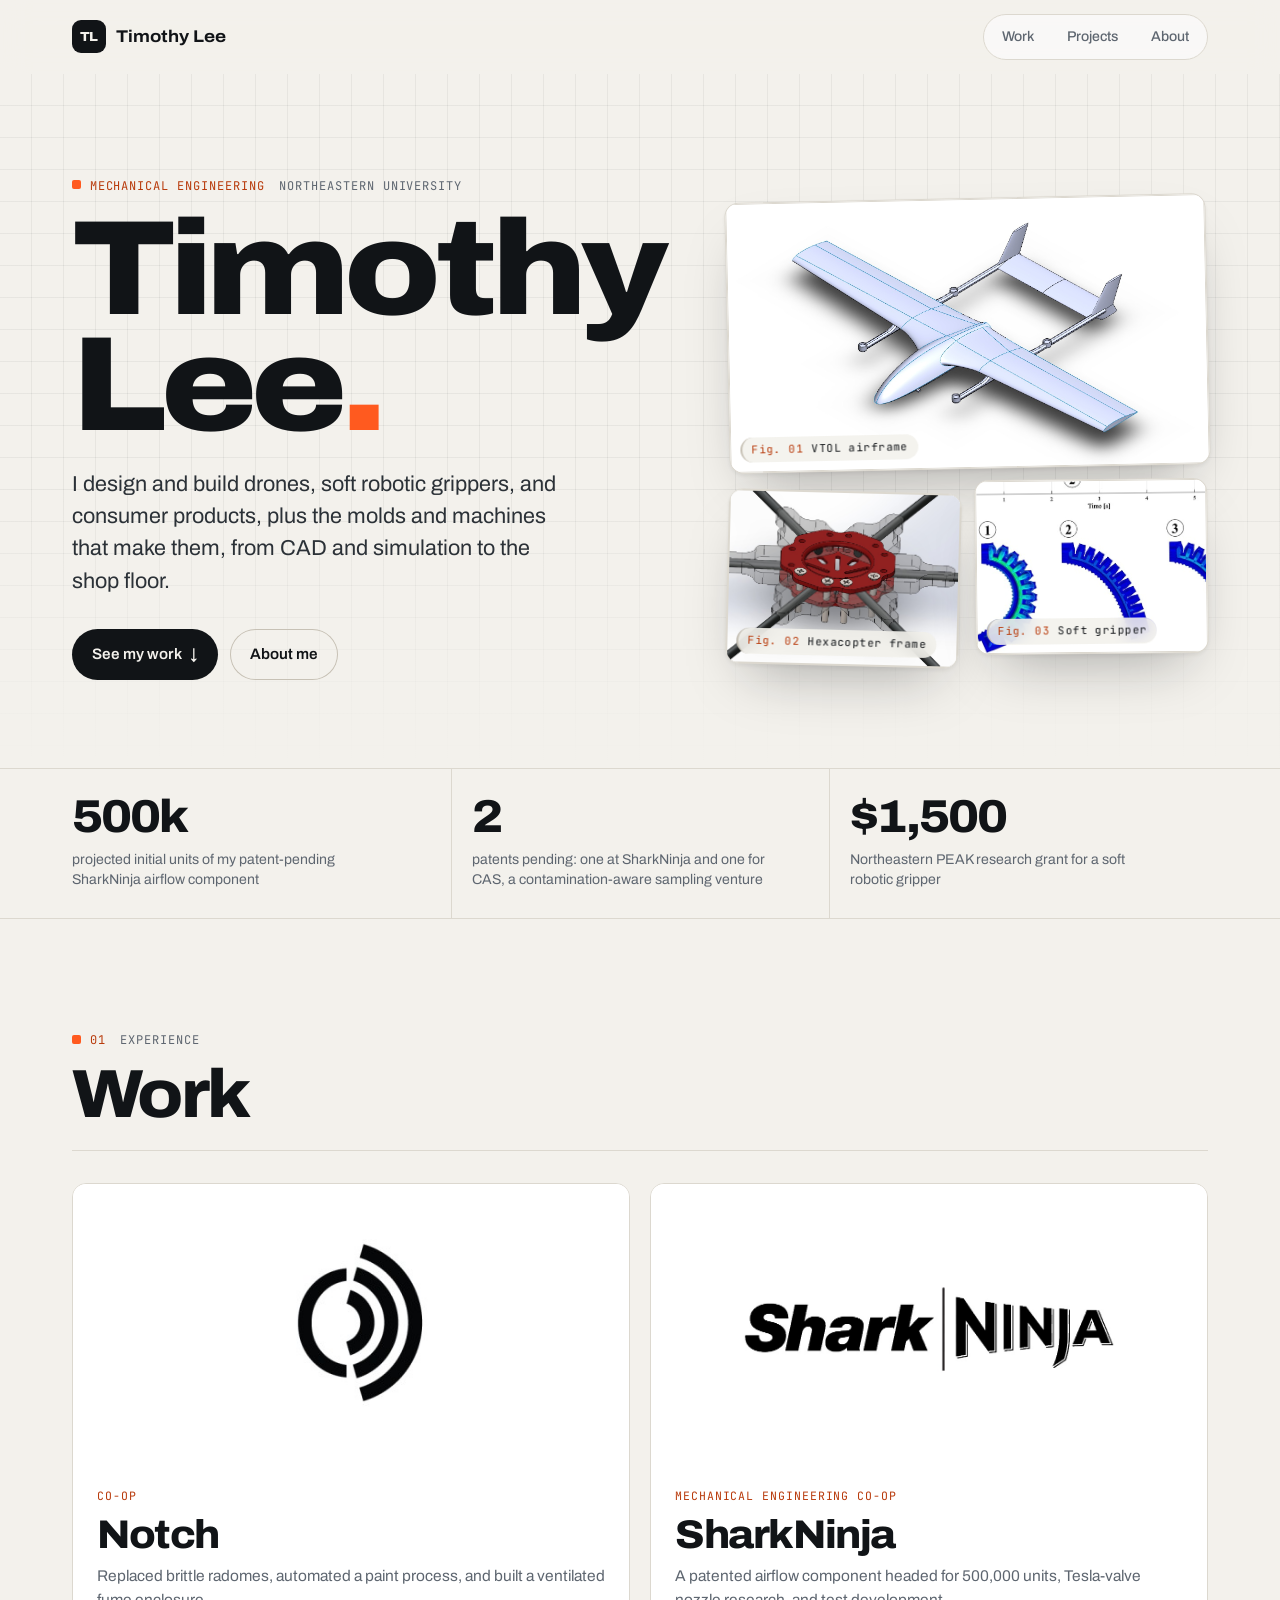
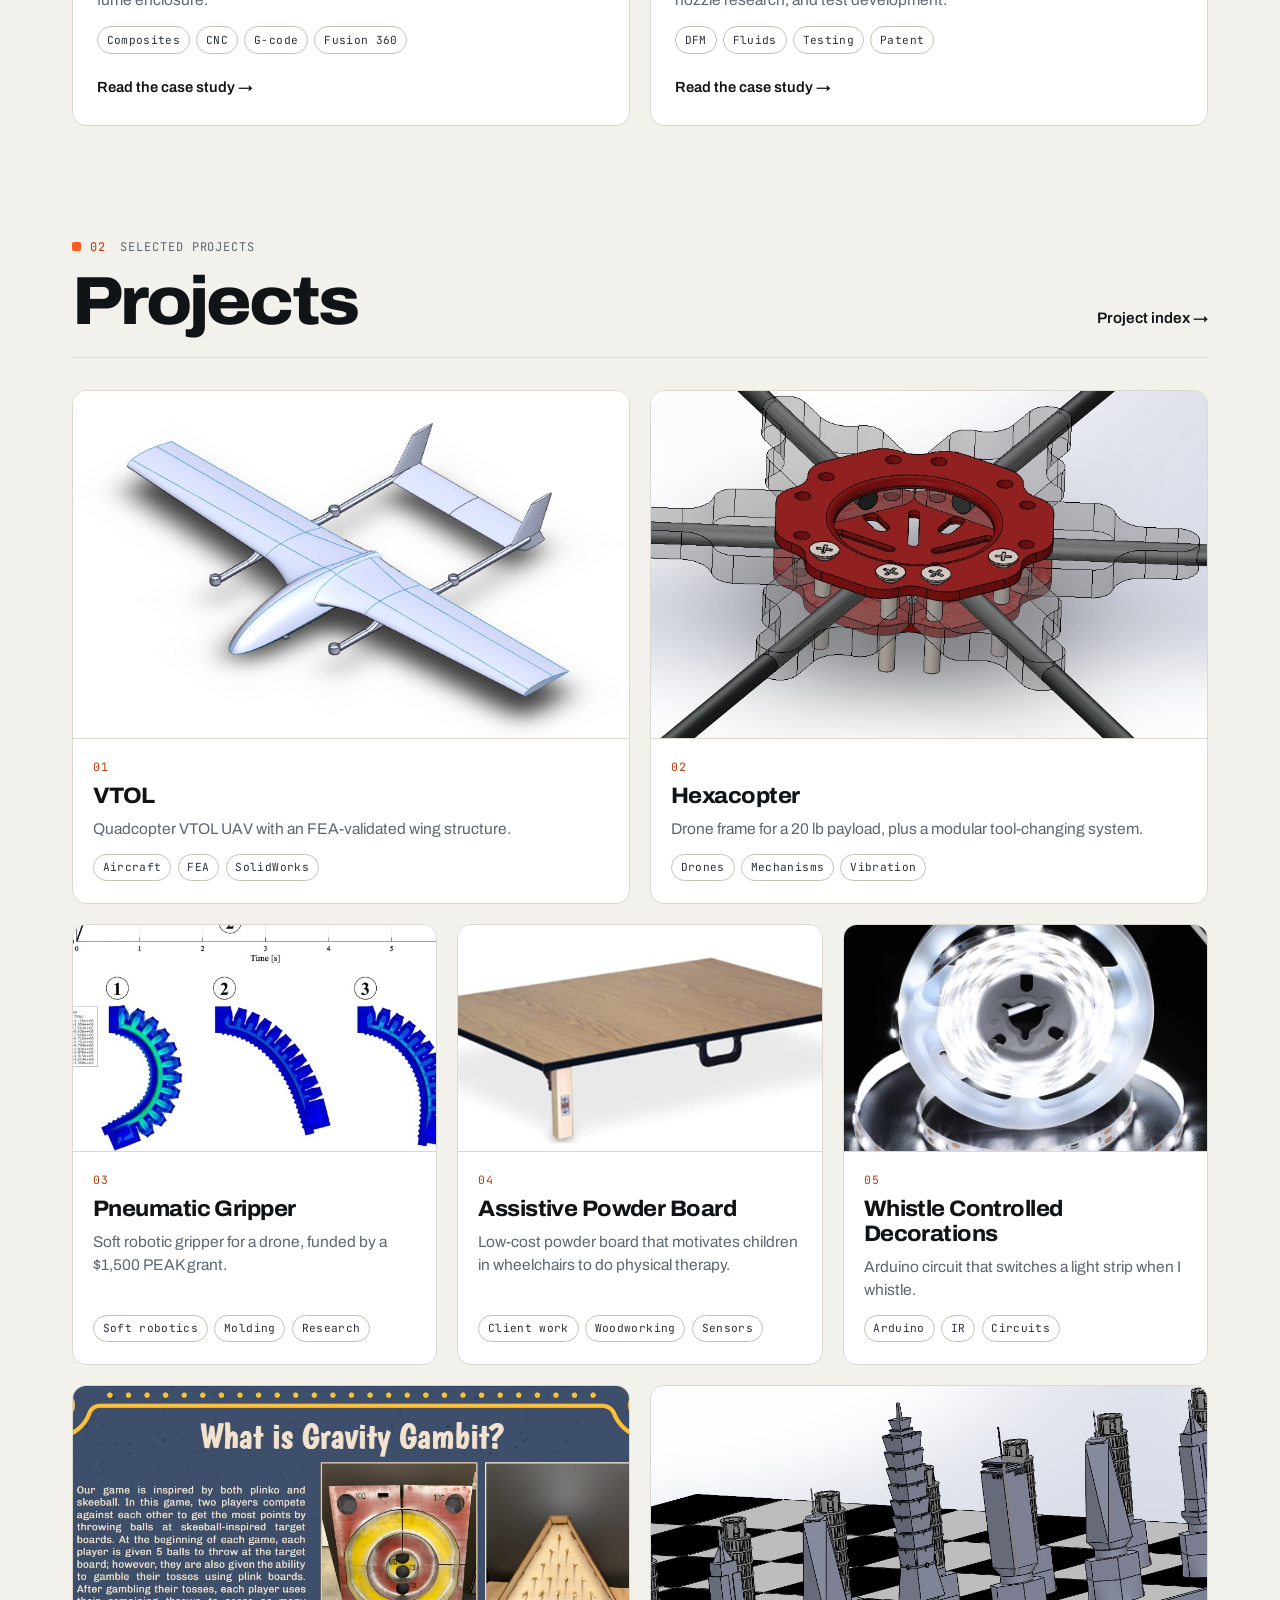
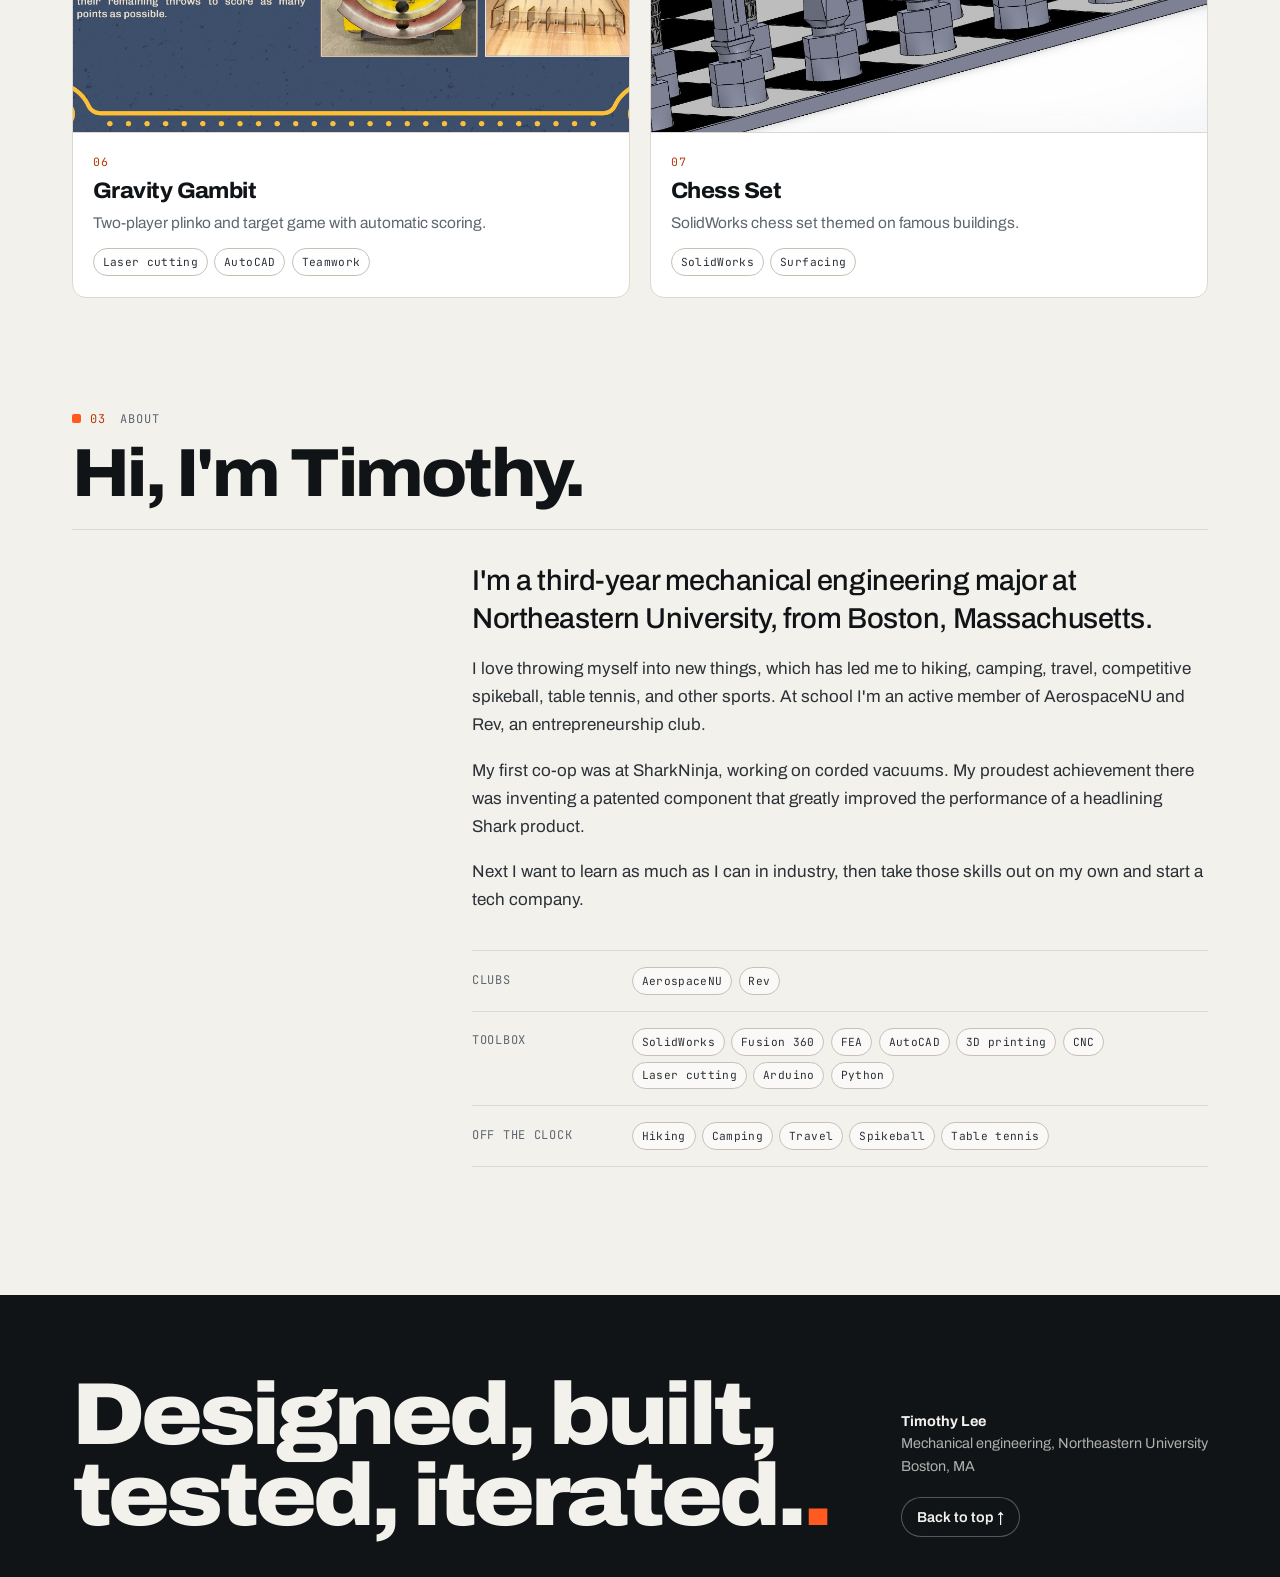
==== index.html @ 1923bace "Update stats, logos, and SharkNinja Transformer release Replace drop-test and case-study stats with " ====
<!DOCTYPE html>
<html lang="en">
<head>
<meta charset="utf-8">
<meta name="viewport" content="width=device-width, initial-scale=1">
<title>Portfolio | Timothy Lee</title>
<meta name="description" content="Timothy Lee, mechanical engineering student at Northeastern University. Drones, soft robotics, and consumer product design.">
<meta name="theme-color" content="#F3F1EC" media="(prefers-color-scheme: light)">
<meta name="theme-color" content="#0D1013" media="(prefers-color-scheme: dark)">
<link rel="icon" href="data:image/svg+xml,%3Csvg xmlns='http://www.w3.org/2000/svg' viewBox='0 0 64 64'%3E%3Crect width='64' height='64' rx='14' fill='%23FF5A1F'/%3E%3Ctext x='32' y='43' font-family='Arial,sans-serif' font-size='30' font-weight='800' text-anchor='middle' fill='%23111417'%3ETL%3C/text%3E%3C/svg%3E">
<link rel="preconnect" href="https://fonts.googleapis.com">
<link rel="preconnect" href="https://fonts.gstatic.com" crossorigin>
<link href="https://fonts.googleapis.com/css2?family=Archivo:wdth,wght@62..125,100..900&family=JetBrains+Mono:wght@400;500&display=swap" rel="stylesheet">
<link rel="stylesheet" href="style.css">
<script>document.documentElement.classList.add('js')</script>
</head>
<body id="top">
<a class="skip" href="#main">Skip to content</a>
<header class="top"><div class="top-in">
  <a class="brand" href="index.html"><span class="mark" aria-hidden="true">TL</span><span class="brand-name">Timothy Lee</span></a>
  <nav aria-label="Main"><a href="index.html#work">Work</a><a href="projects.html">Projects</a><a href="index.html#about">About</a></nav>
</div></header>
<main id="main">
<section class="hero"><div class="wrap hero-in">
  <div class="hero-text">
    <p class="kicker"><span>Mechanical engineering</span><span>Northeastern University</span></p>
    <h1>Timothy<br>Lee<span class="dot" aria-hidden="true">.</span></h1>
    <p class="hero-sub">I design and build drones, soft robotic grippers, and consumer products, plus the molds and machines that make them, from CAD and simulation to the shop floor.</p>
    <p class="cta"><a class="btn" href="#work">See my work <span aria-hidden="true">↓</span></a><a class="btn ghost" href="#about">About me</a></p>
  </div>
  <div class="hero-art"><figure class="hf hf1"><img src="images/vtol-hero.jpg" alt="VTOL airframe" data-thumb><figcaption><span>Fig. 01</span>VTOL airframe</figcaption></figure><figure class="hf hf2"><img src="images/hexa-hero.jpg" alt="Hexacopter frame" data-thumb><figcaption><span>Fig. 02</span>Hexacopter frame</figcaption></figure><figure class="hf hf3"><img src="images/gripper-hero.jpg" alt="Soft gripper" data-thumb><figcaption><span>Fig. 03</span>Soft gripper</figcaption></figure></div>
</div></section>
<section class="stats-band"><dl class="wrap stats"><div class="stat"><dt>500k</dt><dd>projected initial units of my patent-pending SharkNinja airflow component</dd></div><div class="stat"><dt>2</dt><dd>patents pending: one at SharkNinja and one for CAS, a contamination-aware sampling venture</dd></div><div class="stat"><dt>$1,500</dt><dd>Northeastern PEAK research grant for a soft robotic gripper</dd></div></dl></section>
<section class="section wrap" id="work">
  <div class="sec-head"><p class="kicker"><span>01</span><span>Experience</span></p><h2>Work</h2></div>
  <div class="xps"><a class="xp" href="notch.html">
  <span class="xp-media logo"><img src="images/notch-logo.jpg" alt="" loading="lazy" data-thumb><span class="xp-mono" aria-hidden="true">N</span></span>
  <span class="xp-body"><span class="card-num">Co-op</span><span class="xp-t">Notch</span><span class="card-d">Replaced brittle radomes, automated a paint process, and built a ventilated fume enclosure.</span><span class="tags"><span>Composites</span><span>CNC</span><span>G-code</span><span>Fusion 360</span></span><span class="more">Read the case study <span aria-hidden="true">→</span></span></span>
</a><a class="xp" href="sharkninja.html">
  <span class="xp-media logo"><img src="images/sharkninja-logo.jpg" alt="" loading="lazy" data-thumb><span class="xp-mono" aria-hidden="true">S</span></span>
  <span class="xp-body"><span class="card-num">Mechanical engineering co-op</span><span class="xp-t">SharkNinja</span><span class="card-d">A patented airflow component headed for 500,000 units, Tesla-valve nozzle research, and test development.</span><span class="tags"><span>DFM</span><span>Fluids</span><span>Testing</span><span>Patent</span></span><span class="more">Read the case study <span aria-hidden="true">→</span></span></span>
</a></div>
</section>
<section class="section wrap" id="projects">
  <div class="sec-head"><p class="kicker"><span>02</span><span>Selected projects</span></p><h2>Projects</h2><a class="sec-link" href="projects.html">Project index <span aria-hidden="true">→</span></a></div>
  <div class="cards"><a class="card" href="vtol.html">
  <span class="card-media"><img src="images/vtol-hero.jpg" alt="" loading="lazy" data-thumb></span>
  <span class="card-body"><span class="card-num">01</span><span class="card-t">VTOL</span><span class="card-d">Quadcopter VTOL UAV with an FEA-validated wing structure.</span><span class="tags"><span>Aircraft</span><span>FEA</span><span>SolidWorks</span></span></span>
</a><a class="card" href="hexacopter.html">
  <span class="card-media"><img src="images/hexa-hero.jpg" alt="" loading="lazy" data-thumb></span>
  <span class="card-body"><span class="card-num">02</span><span class="card-t">Hexacopter</span><span class="card-d">Drone frame for a 20 lb payload, plus a modular tool-changing system.</span><span class="tags"><span>Drones</span><span>Mechanisms</span><span>Vibration</span></span></span>
</a><a class="card" href="pneumatic-gripper.html">
  <span class="card-media"><img src="images/gripper-hero.jpg" alt="" loading="lazy" data-thumb></span>
  <span class="card-body"><span class="card-num">03</span><span class="card-t">Pneumatic Gripper</span><span class="card-d">Soft robotic gripper for a drone, funded by a $1,500 PEAK grant.</span><span class="tags"><span>Soft robotics</span><span>Molding</span><span>Research</span></span></span>
</a><a class="card" href="assistive-powder-board.html">
  <span class="card-media"><img src="images/powder-hero.jpg" alt="" loading="lazy" data-thumb></span>
  <span class="card-body"><span class="card-num">04</span><span class="card-t">Assistive Powder Board</span><span class="card-d">Low-cost powder board that motivates children in wheelchairs to do physical therapy.</span><span class="tags"><span>Client work</span><span>Woodworking</span><span>Sensors</span></span></span>
</a><a class="card" href="whistle-controlled-decorations.html">
  <span class="card-media"><img src="images/whistle-hero.jpg" alt="" loading="lazy" data-thumb></span>
  <span class="card-body"><span class="card-num">05</span><span class="card-t">Whistle Controlled Decorations</span><span class="card-d">Arduino circuit that switches a light strip when I whistle.</span><span class="tags"><span>Arduino</span><span>IR</span><span>Circuits</span></span></span>
</a><a class="card" href="gravity-gambit-game.html">
  <span class="card-media"><img src="images/gambit-hero.jpg" alt="" loading="lazy" data-thumb></span>
  <span class="card-body"><span class="card-num">06</span><span class="card-t">Gravity Gambit</span><span class="card-d">Two-player plinko and target game with automatic scoring.</span><span class="tags"><span>Laser cutting</span><span>AutoCAD</span><span>Teamwork</span></span></span>
</a><a class="card" href="chess-set.html">
  <span class="card-media"><img src="images/chess-hero-1.jpg" alt="" loading="lazy" data-thumb></span>
  <span class="card-body"><span class="card-num">07</span><span class="card-t">Chess Set</span><span class="card-d">SolidWorks chess set themed on famous buildings.</span><span class="tags"><span>SolidWorks</span><span>Surfacing</span></span></span>
</a></div>
</section>
<section class="section wrap about" id="about">
  <div class="sec-head"><p class="kicker"><span>03</span><span>About</span></p><h2>Hi, I'm Timothy.</h2></div>
  <div class="about-body">
    <p class="about-lead">I'm a third-year mechanical engineering major at Northeastern University, from Boston, Massachusetts.</p>
    <p>I love throwing myself into new things, which has led me to hiking, camping, travel, competitive spikeball, table tennis, and other sports. At school I'm an active member of AerospaceNU and Rev, an entrepreneurship club.</p>
    <p>My first co-op was at SharkNinja, working on corded vacuums. My proudest achievement there was inventing a patented component that greatly improved the performance of a headlining Shark product.</p>
    <p>Next I want to learn as much as I can in industry, then take those skills out on my own and start a tech company.</p>
    <dl class="facts">
      <div><dt>Clubs</dt><dd><span class="tags"><span>AerospaceNU</span><span>Rev</span></span></dd></div>
      <div><dt>Toolbox</dt><dd><span class="tags"><span>SolidWorks</span><span>Fusion 360</span><span>FEA</span><span>AutoCAD</span><span>3D printing</span><span>CNC</span><span>Laser cutting</span><span>Arduino</span><span>Python</span></span></dd></div>
      <div><dt>Off the clock</dt><dd><span class="tags"><span>Hiking</span><span>Camping</span><span>Travel</span><span>Spikeball</span><span>Table tennis</span></span></dd></div>
    </dl>
  </div>
</section>
</main>
<footer class="foot"><div class="wrap foot-in">
  <p class="foot-big">Designed, built,<br>tested, iterated.</p>
  <div class="foot-meta">
    <p><strong>Timothy Lee</strong><br>Mechanical engineering, Northeastern University<br>Boston, MA</p>
    <a class="totop" href="#top">Back to top <span aria-hidden="true">↑</span></a>
  </div>
</div></footer>
<script src="site.js"></script>
</body>
</html>
---- style.css ----
/* ---------- tokens ---------- */
:root{
  --bg:#F3F1EC; --surface:#FFFFFF; --sunk:#E9E6DF;
  --ink:#111417; --ink-2:#2B3137; --muted:#5E6670;
  --line:#DCD8CF; --line-2:#C7C1B5;
  --accent:#FF5A1F; --accent-ink:#B83A0B; --accent-soft:#FFE4D6; --on-accent:#111417;
  --grid:rgba(17,20,23,.055); --foot-bg:#111417; --foot-ink:#F3F1EC;
  --shadow:0 1px 2px rgba(17,20,23,.05),0 10px 30px -14px rgba(17,20,23,.22);
  --shadow-lg:0 2px 4px rgba(17,20,23,.06),0 28px 60px -24px rgba(17,20,23,.35);
  --sans:"Archivo",system-ui,-apple-system,"Segoe UI",Roboto,sans-serif;
  --mono:"JetBrains Mono",ui-monospace,SFMono-Regular,Menlo,Consolas,monospace;
  --wrap:76rem; --gutter:clamp(1rem,4vw,2.5rem); --r:14px; --r-sm:8px;
  --ease:cubic-bezier(.2,.7,.2,1);
  color-scheme:light;
}
@media (prefers-color-scheme:dark){
  :root{
    --bg:#0D1013; --surface:#151A1F; --sunk:#11151A;
    --ink:#ECEEF0; --ink-2:#C9CED3; --muted:#98A1AB;
    --line:#232A31; --line-2:#333C46;
    --accent:#FF6A33; --accent-ink:#FF8D60; --accent-soft:#2E1A12; --on-accent:#111417;
    --grid:rgba(236,238,240,.045); --foot-bg:#07090B; --foot-ink:#ECEEF0;
    --shadow:0 1px 2px rgba(0,0,0,.4),0 12px 32px -16px rgba(0,0,0,.8);
    --shadow-lg:0 2px 4px rgba(0,0,0,.4),0 30px 70px -26px rgba(0,0,0,.9);
    color-scheme:dark;
  }
}

/* ---------- base ---------- */
*,*::before,*::after{box-sizing:border-box}
html{scroll-behavior:smooth;scroll-padding-top:5.5rem;-webkit-text-size-adjust:100%}
body{margin:0;background:var(--bg);color:var(--ink);font-family:var(--sans);font-size:1.0625rem;line-height:1.65;
  font-variation-settings:"wdth" 100;-webkit-font-smoothing:antialiased;text-rendering:optimizeLegibility;overflow-x:hidden}
img,video,iframe{max-width:100%}
a{color:var(--accent-ink);text-decoration-thickness:1px;text-underline-offset:3px}
a:hover{text-decoration-thickness:2px}
:focus-visible{outline:2px solid var(--accent);outline-offset:3px;border-radius:4px}
::selection{background:var(--accent);color:var(--on-accent)}
h1,h2,h3{margin:0;line-height:1.05;letter-spacing:-.02em;text-wrap:balance}
p{text-wrap:pretty}
.wrap{max-width:var(--wrap);margin-inline:auto;padding-inline:var(--gutter)}
.skip{position:absolute;left:-999px;top:.5rem;z-index:100;background:var(--ink);color:var(--bg);padding:.5rem .9rem;border-radius:var(--r-sm)}
.skip:focus{left:.5rem}

.kicker{display:flex;flex-wrap:wrap;gap:.35rem .9rem;margin:0 0 1rem;font-family:var(--mono);font-size:.75rem;letter-spacing:.08em;text-transform:uppercase;color:var(--muted)}
.kicker span:first-child{color:var(--accent-ink)}
.kicker span:first-child::before{content:"";display:inline-block;width:.55rem;height:.55rem;margin-right:.55rem;background:var(--accent);border-radius:2px;vertical-align:.02rem}

.tags{display:flex;flex-wrap:wrap;gap:.4rem}
.tags span{font-family:var(--mono);font-size:.7rem;letter-spacing:.03em;padding:.22rem .55rem;border:1px solid var(--line-2);border-radius:999px;color:var(--ink-2);background:color-mix(in srgb,var(--surface) 60%,transparent)}

/* ---------- header ---------- */
.top{position:sticky;top:0;z-index:50;background:color-mix(in srgb,var(--bg) 82%,transparent);
  backdrop-filter:saturate(1.4) blur(14px);-webkit-backdrop-filter:saturate(1.4) blur(14px);
  border-bottom:1px solid transparent;transition:border-color .2s}
.top.scrolled{border-bottom-color:var(--line)}
.top-in{display:flex;align-items:center;justify-content:space-between;gap:1rem;max-width:var(--wrap);margin:0 auto;padding:.85rem var(--gutter)}
.brand{display:flex;align-items:center;gap:.65rem;color:var(--ink);text-decoration:none;font-weight:700;font-variation-settings:"wdth" 110}
.mark{display:grid;place-items:center;width:2.1rem;height:2.1rem;border-radius:9px;background:var(--ink);color:var(--bg);
  font-size:.82rem;font-weight:800;letter-spacing:-.02em;transition:background .25s var(--ease),transform .25s var(--ease)}
.brand:hover .mark{background:var(--accent);color:var(--on-accent);transform:rotate(-8deg)}
nav[aria-label="Main"]{display:flex;gap:.25rem;padding:.25rem;border:1px solid var(--line);border-radius:999px;background:color-mix(in srgb,var(--surface) 55%,transparent)}
nav[aria-label="Main"] a{font-size:.88rem;font-weight:500;color:var(--muted);text-decoration:none;padding:.4rem .9rem;border-radius:999px;transition:color .15s,background .15s}
nav[aria-label="Main"] a:hover{color:var(--ink);background:var(--sunk)}
nav[aria-label="Main"] a[aria-current="page"]{color:var(--bg);background:var(--ink)}
@media (max-width:30rem){.brand-name{display:none}nav[aria-label="Main"] a{padding:.4rem .75rem}}

/* ---------- buttons ---------- */
.btn{display:inline-flex;align-items:center;gap:.5rem;padding:.8rem 1.25rem;border-radius:999px;background:var(--ink);color:var(--bg);
  font-weight:600;font-size:.95rem;text-decoration:none;transition:transform .2s var(--ease),background .2s,box-shadow .2s}
.btn:hover{background:var(--accent);color:var(--on-accent);transform:translateY(-2px);box-shadow:var(--shadow)}
.btn.ghost{background:transparent;color:var(--ink);box-shadow:inset 0 0 0 1px var(--line-2)}
.btn.ghost:hover{background:var(--surface);box-shadow:inset 0 0 0 1px var(--ink),var(--shadow)}

/* ---------- hero ---------- */
.hero{position:relative;overflow:hidden;border-bottom:1px solid var(--line);
  background-image:linear-gradient(var(--grid) 1px,transparent 1px),linear-gradient(90deg,var(--grid) 1px,transparent 1px);
  background-size:32px 32px;background-position:-1px -1px}
.hero::after{content:"";position:absolute;inset:auto 0 0 0;height:40%;background:linear-gradient(transparent,var(--bg));pointer-events:none}
.hero-in{position:relative;z-index:1;display:grid;grid-template-columns:1.05fr 1fr;gap:clamp(2rem,5vw,4.5rem);align-items:center;padding-block:clamp(3rem,8vw,6.5rem) clamp(3rem,7vw,5.5rem)}
.hero h1{font-size:clamp(3.6rem,10.5vw,8.6rem);font-weight:850;line-height:.86;letter-spacing:-.045em;font-variation-settings:"wdth" 112;margin:.25rem 0 1.5rem}
.hero .dot{color:var(--accent)}
.hero-sub{font-size:clamp(1.1rem,1.8vw,1.35rem);line-height:1.5;color:var(--ink-2);max-width:31rem;margin:0 0 2rem}
.cta{display:flex;flex-wrap:wrap;gap:.75rem;margin:0}
.hero-art{display:grid;grid-template-columns:1fr 1fr;grid-template-rows:auto auto;gap:.9rem}
.hf{margin:0;position:relative;border-radius:var(--r);overflow:hidden;background:var(--surface);box-shadow:var(--shadow-lg);border:1px solid var(--line)}
.hf img{display:block;width:100%;height:100%;object-fit:cover;transition:transform .8s var(--ease)}
.hf:hover img{transform:scale(1.04)}
.hf1{grid-column:1/-1;aspect-ratio:16/9}
.hf2,.hf3{aspect-ratio:4/3}
.hf figcaption{position:absolute;left:.6rem;bottom:.6rem;display:flex;gap:.5rem;align-items:center;padding:.3rem .6rem;border-radius:999px;
  background:color-mix(in srgb,var(--bg) 86%,transparent);backdrop-filter:blur(8px);-webkit-backdrop-filter:blur(8px);
  font-family:var(--mono);font-size:.68rem;letter-spacing:.04em;color:var(--ink)}
.hf figcaption span{color:var(--accent-ink)}
.hf.thumb-missing{background:var(--sunk)}
@media (min-width:56rem){
  .hf1{transform:rotate(-1.2deg)}
  .hf2{transform:translateY(.5rem) rotate(1.4deg)}
  .hf3{transform:translateY(-.25rem) rotate(-.6deg)}
}
@media (max-width:56rem){.hero-in{grid-template-columns:1fr}}
@media (max-width:36rem){.hf2 figcaption,.hf3 figcaption{display:none}}

/* ---------- stats ---------- */
.stats-band{border-bottom:1px solid var(--line)}
.stats{display:grid;grid-template-columns:repeat(3,1fr);margin:0 auto;padding-block:0}
.stat{padding:1.6rem 1.25rem 1.7rem;border-left:1px solid var(--line)}
.stat:first-child{border-left:0;padding-left:0}
.stat dt{font-size:clamp(2rem,3.6vw,2.9rem);font-weight:800;letter-spacing:-.04em;line-height:1;font-variation-settings:"wdth" 108}
.stat dd{margin:.6rem 0 0;font-size:.88rem;line-height:1.45;color:var(--muted);max-width:19rem}
@media (max-width:40rem){
  .stats{grid-template-columns:1fr}
  .stat{border-left:0;padding-left:0}
  .stat+.stat{border-top:1px solid var(--line)}
}

/* ---------- sections ---------- */
.section{padding-block:clamp(4rem,9vw,7rem) 0}
.sec-head{display:flex;flex-wrap:wrap;align-items:flex-end;justify-content:space-between;gap:.5rem 2rem;margin-bottom:2rem;padding-bottom:1.25rem;border-bottom:1px solid var(--line)}
.sec-head .kicker{flex-basis:100%;margin:0}
.sec-head h2{font-size:clamp(2.4rem,6vw,4.25rem);font-weight:800;letter-spacing:-.04em;font-variation-settings:"wdth" 108}
.sec-link{font-weight:600;font-size:.95rem;color:var(--ink);text-decoration:none;padding-bottom:.4rem}
.sec-link:hover{color:var(--accent-ink)}

/* ---------- experience ---------- */
.xps{display:grid;grid-template-columns:1fr 1fr;gap:1.25rem}
.xp{display:flex;flex-direction:column;color:inherit;text-decoration:none;background:var(--surface);border:1px solid var(--line);border-radius:var(--r);overflow:hidden;
  transition:transform .35s var(--ease),box-shadow .35s var(--ease),border-color .35s}
.xp:hover{transform:translateY(-4px);box-shadow:var(--shadow-lg);border-color:var(--line-2)}
.xp-media{position:relative;display:block;aspect-ratio:16/8;overflow:hidden;background:var(--sunk);
  background-image:linear-gradient(var(--grid) 1px,transparent 1px),linear-gradient(90deg,var(--grid) 1px,transparent 1px);background-size:24px 24px}
.xp-media img{position:relative;z-index:1;display:block;width:100%;height:100%;object-fit:cover;transition:transform .8s var(--ease)}
.xp:hover .xp-media img{transform:scale(1.04)}
.xp-media.logo{background:#fff}
.xp-media.logo img{object-fit:contain;padding:clamp(1.75rem,5vw,3rem) clamp(2rem,8vw,5rem)}
.xp-media.logo .xp-mono{display:none}
.xp-mono{position:absolute;inset:0;display:grid;place-items:center;font-size:clamp(6rem,14vw,10rem);font-weight:900;letter-spacing:-.06em;color:var(--accent);opacity:.9;font-variation-settings:"wdth" 125}
.xp-body{display:flex;flex-direction:column;gap:.6rem;padding:1.5rem 1.5rem 1.6rem;flex:1}
.xp-t{font-size:clamp(1.8rem,3.4vw,2.5rem);font-weight:800;letter-spacing:-.035em;line-height:1;font-variation-settings:"wdth" 106}
.more{margin-top:auto;padding-top:.75rem;font-weight:600;font-size:.92rem;color:var(--ink)}
.more span{display:inline-block;transition:transform .25s var(--ease)}
.xp:hover .more{color:var(--accent-ink)}
.xp:hover .more span{transform:translateX(4px)}
@media (max-width:48rem){.xps{grid-template-columns:1fr}}

/* ---------- project cards ---------- */
.cards{display:grid;grid-template-columns:repeat(6,1fr);gap:1.25rem}
.card{grid-column:span 2;display:flex;flex-direction:column;color:inherit;text-decoration:none;background:var(--surface);border:1px solid var(--line);border-radius:var(--r);overflow:hidden;
  transition:transform .35s var(--ease),box-shadow .35s var(--ease),border-color .35s}
.card:nth-child(1),.card:nth-child(2),.card:nth-child(6),.card:nth-child(7){grid-column:span 3}
.card:hover{transform:translateY(-4px);box-shadow:var(--shadow-lg);border-color:var(--line-2)}
.card-media{display:block;aspect-ratio:16/10;overflow:hidden;background:var(--sunk);border-bottom:1px solid var(--line)}
.card-media img{display:block;width:100%;height:100%;object-fit:cover;transition:transform .8s var(--ease)}
.card:hover .card-media img{transform:scale(1.05)}
.card-body{display:flex;flex-direction:column;gap:.5rem;padding:1.15rem 1.25rem 1.35rem;flex:1}
.card-num{font-family:var(--mono);font-size:.72rem;letter-spacing:.08em;text-transform:uppercase;color:var(--accent-ink)}
.card-t{font-size:1.4rem;font-weight:750;letter-spacing:-.025em;line-height:1.1;font-variation-settings:"wdth" 104}
.card-d{color:var(--muted);font-size:.97rem;line-height:1.5;margin-bottom:.35rem}
.card .tags{margin-top:auto}
@media (max-width:60rem){.cards{grid-template-columns:1fr 1fr}.card,.card:nth-child(n){grid-column:span 1}}
@media (max-width:36rem){.cards{grid-template-columns:1fr}}

/* ---------- about ---------- */
.about{padding-bottom:1rem}
.about-body{max-width:46rem;margin-left:auto}
.about-body p{margin:0 0 1.1rem;color:var(--ink-2)}
.about-lead{font-size:clamp(1.35rem,2.6vw,1.8rem);line-height:1.3;letter-spacing:-.015em;color:var(--ink) !important;font-weight:500}
.facts{margin:2.25rem 0 0;border-top:1px solid var(--line)}
.facts div{display:grid;grid-template-columns:9rem 1fr;gap:1rem;padding:1rem 0;border-bottom:1px solid var(--line)}
.facts dt{font-family:var(--mono);font-size:.75rem;letter-spacing:.06em;text-transform:uppercase;color:var(--muted);padding-top:.2rem}
.facts dd{margin:0}
@media (max-width:36rem){.facts div{grid-template-columns:1fr;gap:.5rem}}

/* ---------- list page ---------- */
.list-page{padding-block:clamp(3rem,7vw,5rem) 0}
.list-page h1{font-size:clamp(3rem,9vw,6.5rem);font-weight:850;letter-spacing:-.045em;line-height:.9;font-variation-settings:"wdth" 112}
.list-page .lede{max-width:40rem;margin:1.25rem 0 2.5rem}

/* ---------- project pages ---------- */
.progress{position:fixed;top:0;left:0;right:0;height:3px;z-index:60;background:var(--accent);transform-origin:0 50%;transform:scaleX(0);pointer-events:none}
.proj-head{border-bottom:1px solid var(--line);
  background-image:linear-gradient(var(--grid) 1px,transparent 1px),linear-gradient(90deg,var(--grid) 1px,transparent 1px);background-size:32px 32px;background-position:-1px -1px}
.proj-head .wrap{padding-block:clamp(1.5rem,4vw,2.5rem) 0}
.back{display:inline-flex;gap:.4rem;align-items:center;font-size:.9rem;font-weight:500;color:var(--muted);text-decoration:none;margin-bottom:clamp(2rem,6vw,3.5rem)}
.back:hover{color:var(--ink)}
.project h1{font-size:clamp(2.8rem,8vw,6rem);font-weight:850;letter-spacing:-.045em;line-height:.92;font-variation-settings:"wdth" 110;max-width:16ch}
.lede{font-size:clamp(1.15rem,2vw,1.45rem);line-height:1.45;color:var(--ink-2);max-width:44rem;margin:1.25rem 0 2.25rem}
.meta{display:grid;grid-template-columns:repeat(auto-fit,minmax(13rem,1fr));margin:0;border-top:1px solid var(--line)}
.meta div{padding:1rem 1.25rem 1.25rem 0}
.meta div+div{padding-left:1.25rem;border-left:1px solid var(--line)}
.meta dt{font-family:var(--mono);font-size:.7rem;letter-spacing:.08em;text-transform:uppercase;color:var(--muted)}
.meta dd{margin:.35rem 0 0;font-size:.95rem;line-height:1.45}
@media (max-width:40rem){.meta div+div{padding-left:0;border-left:0;border-top:1px solid var(--line)}}

.cover{margin:clamp(2rem,5vw,3rem) 0 0}
.cover img{border-radius:var(--r);box-shadow:var(--shadow-lg);width:100%;max-height:72vh;object-fit:cover}

.proj-body{padding-block:clamp(2.5rem,6vw,4rem) 2rem}
.proj-body.has-toc{display:grid;grid-template-columns:14rem minmax(0,1fr);gap:clamp(2rem,4vw,4rem)}
.toc{position:sticky;top:6rem;align-self:start;font-size:.85rem}
.toc-h{font-family:var(--mono);font-size:.7rem;letter-spacing:.08em;text-transform:uppercase;color:var(--muted);margin:0 0 .75rem}
.toc ol{list-style:none;margin:0;padding:0;border-left:1px solid var(--line);counter-reset:t}
.toc li{counter-increment:t}
.toc a{display:block;padding:.4rem 0 .4rem .9rem;margin-left:-1px;border-left:2px solid transparent;color:var(--muted);text-decoration:none;line-height:1.35;transition:color .15s,border-color .15s}
.toc a::before{content:counter(t,decimal-leading-zero);font-family:var(--mono);font-size:.68rem;color:var(--line-2);margin-right:.5rem}
.toc a:hover{color:var(--ink)}
.toc a.active{color:var(--ink);border-left-color:var(--accent)}
.toc a.active::before{color:var(--accent-ink)}
@media (max-width:64rem){.proj-body.has-toc{display:block}.toc{display:none}}

.prose{min-width:0}
.prose>p,.prose>ul,.prose>ol,.prose>h2,.prose>h3{max-width:42rem}
.prose>p{color:var(--ink-2);margin:0 0 1.15rem}
.prose>p:first-child{font-size:1.15rem;color:var(--ink)}
.prose h2{font-size:clamp(1.7rem,3.4vw,2.4rem);font-weight:800;letter-spacing:-.03em;font-variation-settings:"wdth" 106;margin:4rem 0 1.25rem;padding-top:1.5rem;border-top:1px solid var(--line);position:relative}
.prose h2::before{content:"";position:absolute;top:-1px;left:0;width:3rem;height:2px;background:var(--accent)}
.prose>h2:first-child{margin-top:0}
.prose h3{font-size:1.3rem;font-weight:700;letter-spacing:-.015em;margin:2.5rem 0 .8rem}
.prose ul,.prose ol{padding-left:1.25rem;margin:0 0 1.25rem;color:var(--ink-2)}
.prose li{margin:.35rem 0;padding-left:.25rem}
.prose ul li::marker{color:var(--accent)}
.prose ol li::marker{font-family:var(--mono);font-size:.85em;color:var(--accent-ink)}
.ext{display:inline-flex;gap:.35rem;align-items:center;font-weight:600;padding:.6rem 1rem;border:1px solid var(--line-2);border-radius:999px;color:var(--ink);text-decoration:none}
.ext:hover{border-color:var(--ink);background:var(--surface)}

figure{margin:2rem 0}
figure img,figure video,figure iframe{display:block;width:100%;height:auto;border-radius:var(--r-sm);background:var(--sunk);border:1px solid var(--line)}
.prose figure img{cursor:zoom-in;transition:box-shadow .3s var(--ease)}
.prose figure img:hover{box-shadow:var(--shadow)}
figure iframe{aspect-ratio:16/9;border:0}
figcaption{font-size:.85rem;line-height:1.45;color:var(--muted);margin-top:.65rem;max-width:42rem;padding-left:.75rem;border-left:2px solid var(--line-2)}
.gallery{display:grid;gap:1.25rem 1rem;margin:2rem 0;align-items:start}
.gallery figure{margin:0}
.loop video{display:block;width:100%;height:auto;aspect-ratio:1;object-fit:cover;border-radius:var(--r-sm);background:#0b0d10;border:1px solid var(--line)}
.prose>.loop:first-child{margin-top:0}
.prose>.loop video{aspect-ratio:16/10}
.gallery.g2{grid-template-columns:1fr 1fr}
.gallery.g3{grid-template-columns:repeat(auto-fill,minmax(14rem,1fr))}
@media (max-width:36rem){.gallery.g2,.gallery.g3{grid-template-columns:1fr}}

/* placeholders for files not added yet: shown only in draft mode (local preview or ?drafts) */
.missing{display:flex;flex-direction:column;gap:.35rem;align-items:center;justify-content:center;aspect-ratio:16/9;border:1.5px dashed var(--line-2);border-radius:var(--r-sm);
  color:var(--muted);font-family:var(--mono);font-size:.75rem;text-align:center;padding:1rem;
  background-image:repeating-linear-gradient(-45deg,transparent 0 10px,var(--grid) 10px 11px)}
.missing strong{font-family:var(--sans);font-size:.9rem;color:var(--ink-2)}
.draft{display:none}
.show-drafts .draft{display:block;font-family:var(--mono);font-size:.85rem;color:var(--accent-ink);background:var(--accent-soft);padding:.6rem .8rem;border-radius:var(--r-sm)}

/* ---------- pager ---------- */
.pager{display:grid;grid-template-columns:1fr 1fr;gap:1.25rem;padding-block:2rem 1rem}
.pager a{display:flex;flex-direction:column;gap:.35rem;padding:1.4rem 1.5rem;border:1px solid var(--line);border-radius:var(--r);background:var(--surface);color:var(--ink);text-decoration:none;
  transition:transform .3s var(--ease),box-shadow .3s var(--ease),border-color .3s}
.pager a:hover{transform:translateY(-3px);box-shadow:var(--shadow);border-color:var(--line-2)}
.pager .next{text-align:right;grid-column:2}
.pager span{font-family:var(--mono);font-size:.7rem;letter-spacing:.08em;text-transform:uppercase;color:var(--muted)}
.pager .prev span::before{content:"← "}
.pager .next span::after{content:" →"}
.pager strong{font-size:clamp(1.2rem,2.4vw,1.6rem);font-weight:750;letter-spacing:-.025em;line-height:1.15}
@media (max-width:36rem){.pager{grid-template-columns:1fr}.pager .next{grid-column:1}}

/* ---------- footer ---------- */
.foot{margin-top:clamp(4rem,9vw,7rem);background:var(--foot-bg);color:var(--foot-ink)}
.foot-in{display:flex;flex-wrap:wrap;align-items:flex-end;justify-content:space-between;gap:2rem;padding-block:clamp(3rem,7vw,5rem) 2.5rem}
.foot-big{margin:0;font-size:clamp(2.4rem,7vw,5.5rem);font-weight:850;letter-spacing:-.045em;line-height:.92;font-variation-settings:"wdth" 110}
.foot-big::after{content:".";color:var(--accent)}
.foot-meta{display:flex;flex-direction:column;align-items:flex-start;gap:1.25rem;font-size:.9rem;line-height:1.55;color:color-mix(in srgb,var(--foot-ink) 70%,var(--foot-bg))}
.foot-meta p{margin:0}
.foot-meta strong{color:var(--foot-ink)}
.totop{color:var(--foot-ink);font-weight:600;text-decoration:none;padding:.55rem 1rem;border-radius:999px;box-shadow:inset 0 0 0 1px color-mix(in srgb,var(--foot-ink) 30%,var(--foot-bg))}
.totop:hover{background:var(--accent);color:var(--on-accent);box-shadow:none}

/* ---------- lightbox ---------- */
.lb{width:100vw;height:100dvh;max-width:none;max-height:none;margin:0;padding:0;border:0;background:transparent;color:#fff}
.lb::backdrop{background:rgba(8,10,12,.92);backdrop-filter:blur(6px)}
.lb-in{display:flex;flex-direction:column;align-items:center;justify-content:center;gap:1rem;width:100%;height:100%;padding:3.5rem 1rem 1.5rem}
.lb img{max-width:min(100%,90rem);max-height:calc(100dvh - 9rem);width:auto;height:auto;object-fit:contain;border-radius:var(--r-sm);box-shadow:0 30px 80px rgba(0,0,0,.6)}
.lb p{margin:0;max-width:48rem;text-align:center;font-size:.9rem;color:#C9CED3}
.lb-count{font-family:var(--mono);font-size:.72rem;letter-spacing:.08em;color:#98A1AB}
.lb button{position:absolute;display:grid;place-items:center;width:2.75rem;height:2.75rem;border-radius:999px;border:1px solid rgba(255,255,255,.2);background:rgba(255,255,255,.06);color:#fff;font:inherit;font-size:1.1rem;cursor:pointer;transition:background .15s}
.lb button:hover{background:rgba(255,255,255,.18)}
.lb-close{top:1rem;right:1rem}
.lb-prev{left:1rem;top:50%;translate:0 -50%}
.lb-next{right:1rem;top:50%;translate:0 -50%}
@media (max-width:40rem){.lb-prev,.lb-next{top:auto;bottom:1rem;translate:none}}

/* ---------- motion ---------- */
.js .reveal{opacity:0;transform:translateY(18px);transition:opacity .7s var(--ease),transform .7s var(--ease)}
.js .reveal.in{opacity:1;transform:none}
@media (prefers-reduced-motion:reduce){
  html{scroll-behavior:auto}
  *,*::before,*::after{transition-duration:.01ms !important;animation-duration:.01ms !important}
  .js .reveal{opacity:1;transform:none}
}
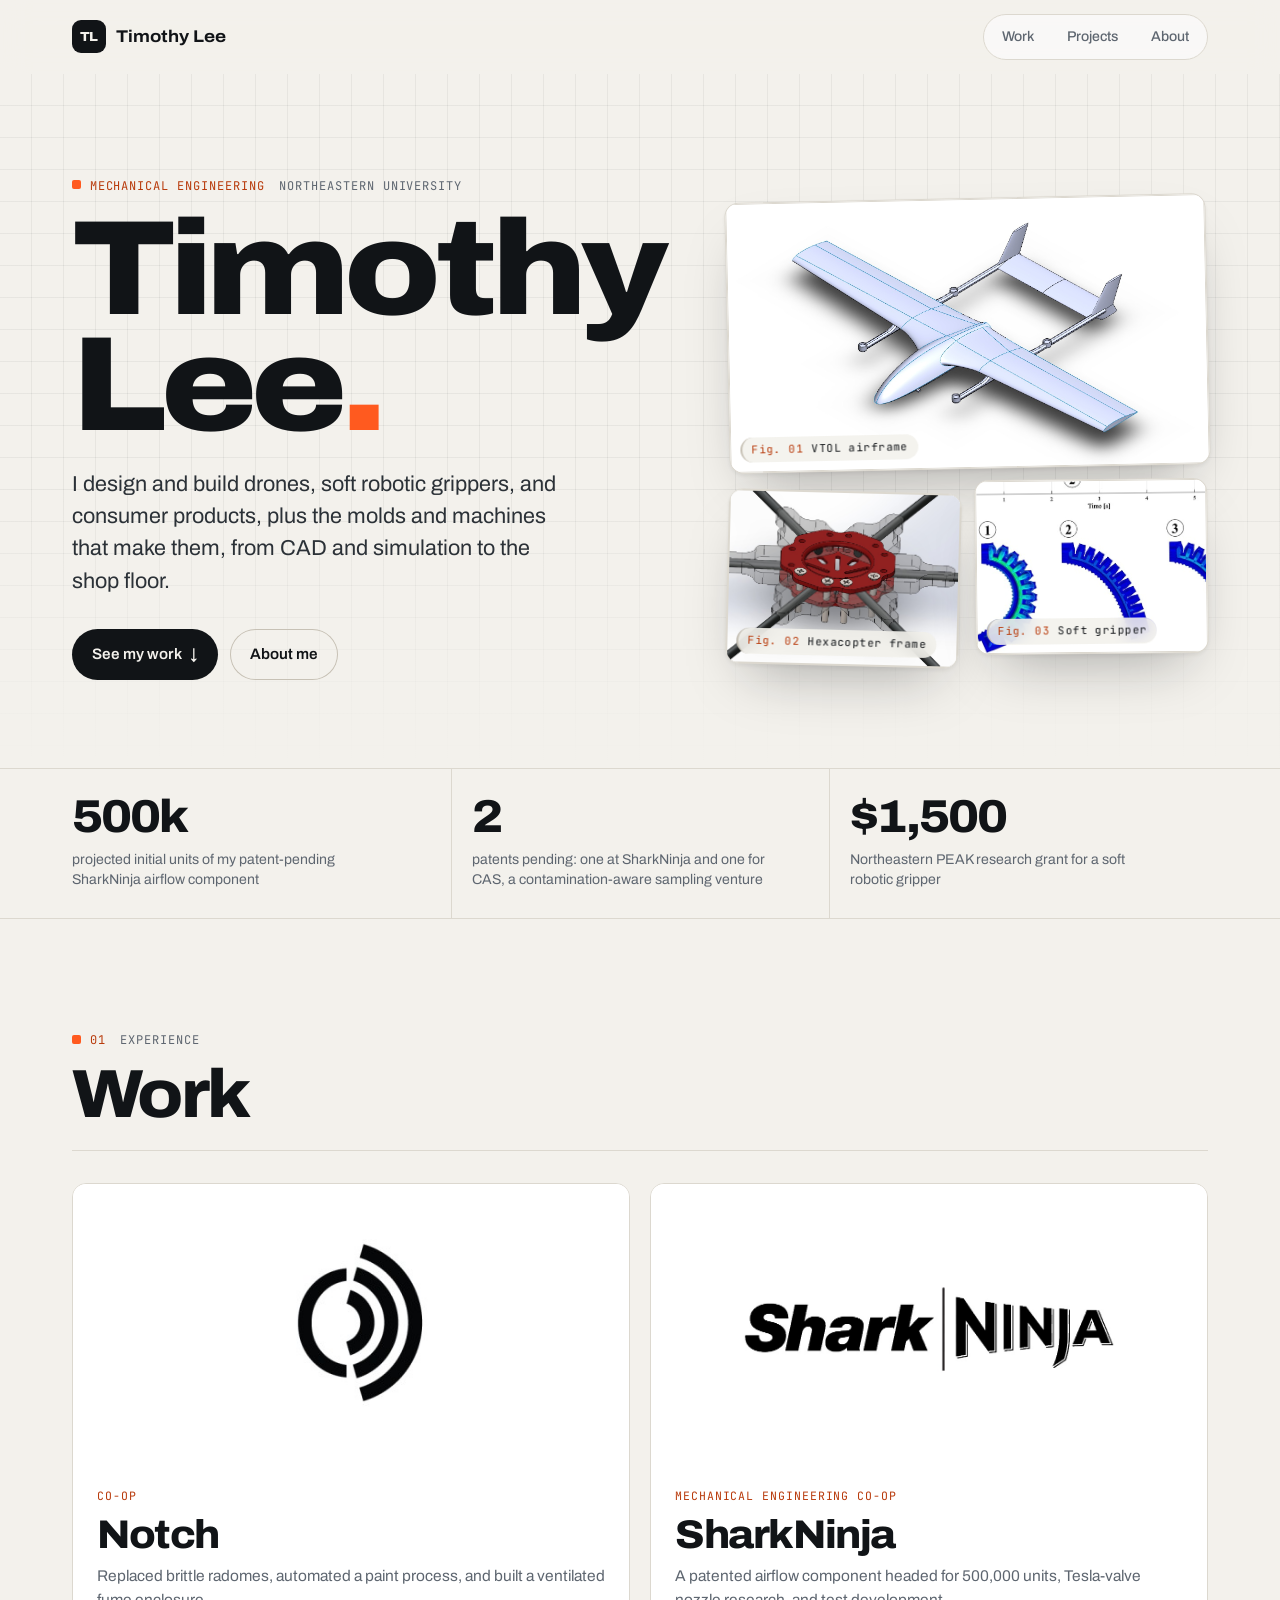
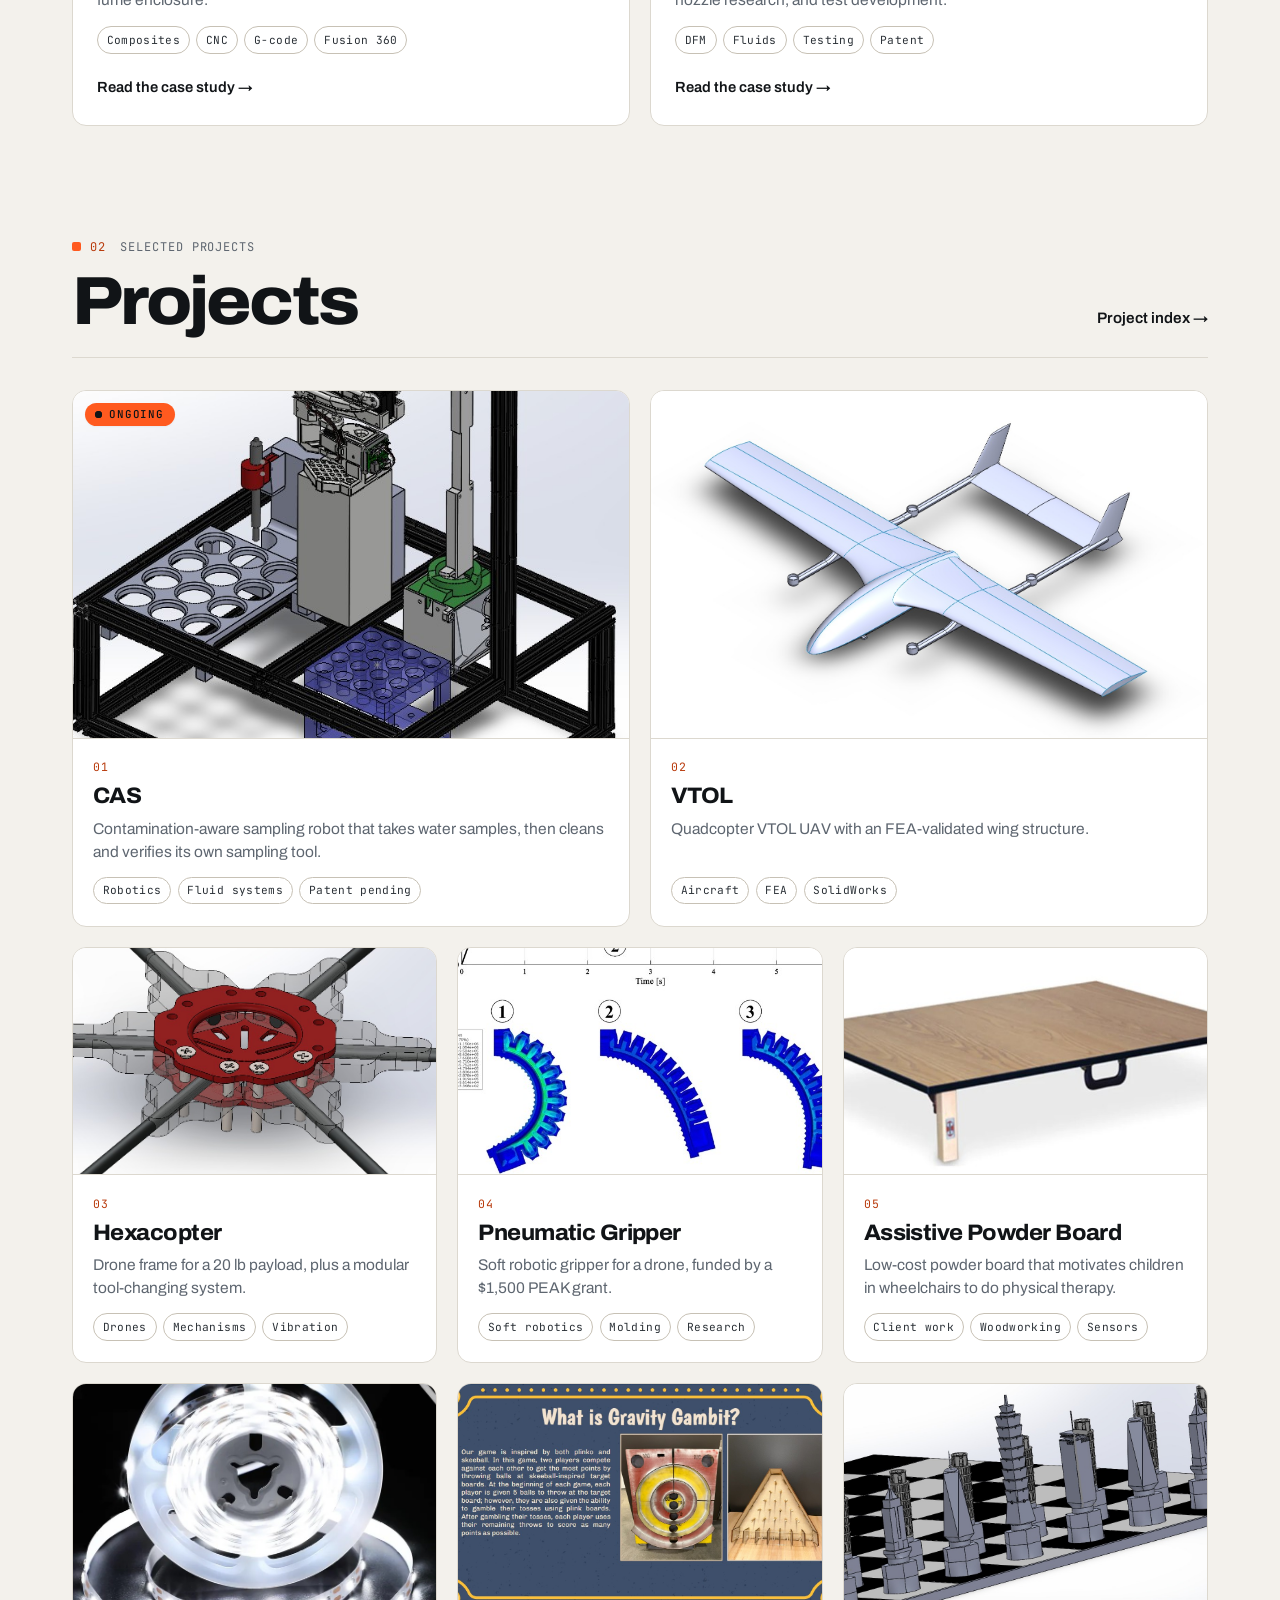
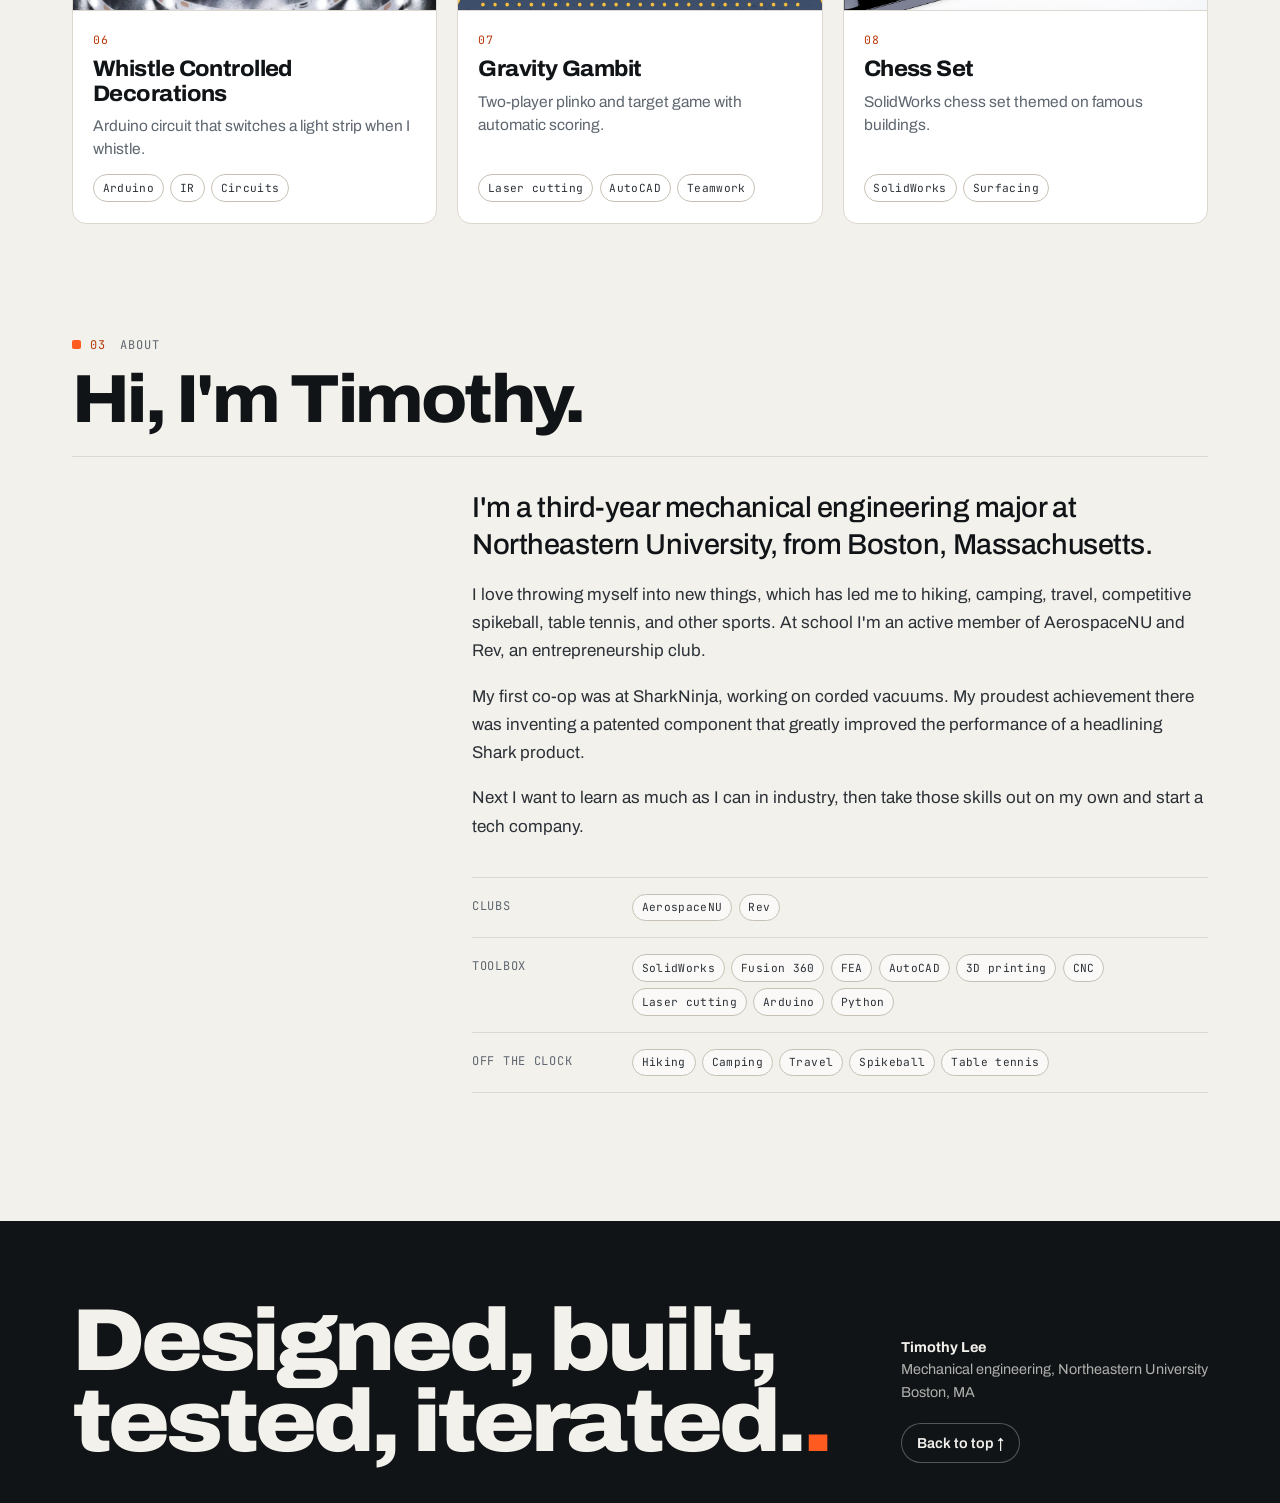
==== commit b6b3bc70: "Add CAS project with ongoing marker Co-Authored-By: Claude Opus 5.5 <noreply@anthropic.com>" ====
--- a/index.html
+++ b/index.html
@@ -43,27 +43,30 @@
 </section>
 <section class="section wrap" id="projects">
   <div class="sec-head"><p class="kicker"><span>02</span><span>Selected projects</span></p><h2>Projects</h2><a class="sec-link" href="projects.html">Project index <span aria-hidden="true">→</span></a></div>
-  <div class="cards"><a class="card" href="vtol.html">
+  <div class="cards"><a class="card" href="cas.html">
+  <span class="card-media"><img src="images/cas-cad.jpg" alt="" loading="lazy" data-thumb><span class="badge"><span class="pulse" aria-hidden="true"></span>Ongoing</span></span>
+  <span class="card-body"><span class="card-num">01</span><span class="card-t">CAS</span><span class="card-d">Contamination-aware sampling robot that takes water samples, then cleans and verifies its own sampling tool.</span><span class="tags"><span>Robotics</span><span>Fluid systems</span><span>Patent pending</span></span></span>
+</a><a class="card" href="vtol.html">
   <span class="card-media"><img src="images/vtol-hero.jpg" alt="" loading="lazy" data-thumb></span>
-  <span class="card-body"><span class="card-num">01</span><span class="card-t">VTOL</span><span class="card-d">Quadcopter VTOL UAV with an FEA-validated wing structure.</span><span class="tags"><span>Aircraft</span><span>FEA</span><span>SolidWorks</span></span></span>
+  <span class="card-body"><span class="card-num">02</span><span class="card-t">VTOL</span><span class="card-d">Quadcopter VTOL UAV with an FEA-validated wing structure.</span><span class="tags"><span>Aircraft</span><span>FEA</span><span>SolidWorks</span></span></span>
 </a><a class="card" href="hexacopter.html">
   <span class="card-media"><img src="images/hexa-hero.jpg" alt="" loading="lazy" data-thumb></span>
-  <span class="card-body"><span class="card-num">02</span><span class="card-t">Hexacopter</span><span class="card-d">Drone frame for a 20 lb payload, plus a modular tool-changing system.</span><span class="tags"><span>Drones</span><span>Mechanisms</span><span>Vibration</span></span></span>
+  <span class="card-body"><span class="card-num">03</span><span class="card-t">Hexacopter</span><span class="card-d">Drone frame for a 20 lb payload, plus a modular tool-changing system.</span><span class="tags"><span>Drones</span><span>Mechanisms</span><span>Vibration</span></span></span>
 </a><a class="card" href="pneumatic-gripper.html">
   <span class="card-media"><img src="images/gripper-hero.jpg" alt="" loading="lazy" data-thumb></span>
-  <span class="card-body"><span class="card-num">03</span><span class="card-t">Pneumatic Gripper</span><span class="card-d">Soft robotic gripper for a drone, funded by a $1,500 PEAK grant.</span><span class="tags"><span>Soft robotics</span><span>Molding</span><span>Research</span></span></span>
+  <span class="card-body"><span class="card-num">04</span><span class="card-t">Pneumatic Gripper</span><span class="card-d">Soft robotic gripper for a drone, funded by a $1,500 PEAK grant.</span><span class="tags"><span>Soft robotics</span><span>Molding</span><span>Research</span></span></span>
 </a><a class="card" href="assistive-powder-board.html">
   <span class="card-media"><img src="images/powder-hero.jpg" alt="" loading="lazy" data-thumb></span>
-  <span class="card-body"><span class="card-num">04</span><span class="card-t">Assistive Powder Board</span><span class="card-d">Low-cost powder board that motivates children in wheelchairs to do physical therapy.</span><span class="tags"><span>Client work</span><span>Woodworking</span><span>Sensors</span></span></span>
+  <span class="card-body"><span class="card-num">05</span><span class="card-t">Assistive Powder Board</span><span class="card-d">Low-cost powder board that motivates children in wheelchairs to do physical therapy.</span><span class="tags"><span>Client work</span><span>Woodworking</span><span>Sensors</span></span></span>
 </a><a class="card" href="whistle-controlled-decorations.html">
   <span class="card-media"><img src="images/whistle-hero.jpg" alt="" loading="lazy" data-thumb></span>
-  <span class="card-body"><span class="card-num">05</span><span class="card-t">Whistle Controlled Decorations</span><span class="card-d">Arduino circuit that switches a light strip when I whistle.</span><span class="tags"><span>Arduino</span><span>IR</span><span>Circuits</span></span></span>
+  <span class="card-body"><span class="card-num">06</span><span class="card-t">Whistle Controlled Decorations</span><span class="card-d">Arduino circuit that switches a light strip when I whistle.</span><span class="tags"><span>Arduino</span><span>IR</span><span>Circuits</span></span></span>
 </a><a class="card" href="gravity-gambit-game.html">
   <span class="card-media"><img src="images/gambit-hero.jpg" alt="" loading="lazy" data-thumb></span>
-  <span class="card-body"><span class="card-num">06</span><span class="card-t">Gravity Gambit</span><span class="card-d">Two-player plinko and target game with automatic scoring.</span><span class="tags"><span>Laser cutting</span><span>AutoCAD</span><span>Teamwork</span></span></span>
+  <span class="card-body"><span class="card-num">07</span><span class="card-t">Gravity Gambit</span><span class="card-d">Two-player plinko and target game with automatic scoring.</span><span class="tags"><span>Laser cutting</span><span>AutoCAD</span><span>Teamwork</span></span></span>
 </a><a class="card" href="chess-set.html">
   <span class="card-media"><img src="images/chess-hero-1.jpg" alt="" loading="lazy" data-thumb></span>
-  <span class="card-body"><span class="card-num">07</span><span class="card-t">Chess Set</span><span class="card-d">SolidWorks chess set themed on famous buildings.</span><span class="tags"><span>SolidWorks</span><span>Surfacing</span></span></span>
+  <span class="card-body"><span class="card-num">08</span><span class="card-t">Chess Set</span><span class="card-d">SolidWorks chess set themed on famous buildings.</span><span class="tags"><span>SolidWorks</span><span>Surfacing</span></span></span>
 </a></div>
 </section>
 <section class="section wrap about" id="about">
--- a/style.css
+++ b/style.css
@@ -43,8 +43,8 @@
 .skip:focus{left:.5rem}
 
 .kicker{display:flex;flex-wrap:wrap;gap:.35rem .9rem;margin:0 0 1rem;font-family:var(--mono);font-size:.75rem;letter-spacing:.08em;text-transform:uppercase;color:var(--muted)}
-.kicker span:first-child{color:var(--accent-ink)}
-.kicker span:first-child::before{content:"";display:inline-block;width:.55rem;height:.55rem;margin-right:.55rem;background:var(--accent);border-radius:2px;vertical-align:.02rem}
+.kicker>span:first-child{color:var(--accent-ink)}
+.kicker>span:first-child::before{content:"";display:inline-block;width:.55rem;height:.55rem;margin-right:.55rem;background:var(--accent);border-radius:2px;vertical-align:.02rem}
 
 .tags{display:flex;flex-wrap:wrap;gap:.4rem}
 .tags span{font-family:var(--mono);font-size:.7rem;letter-spacing:.03em;padding:.22rem .55rem;border:1px solid var(--line-2);border-radius:999px;color:var(--ink-2);background:color-mix(in srgb,var(--surface) 60%,transparent)}
@@ -147,9 +147,17 @@
 .cards{display:grid;grid-template-columns:repeat(6,1fr);gap:1.25rem}
 .card{grid-column:span 2;display:flex;flex-direction:column;color:inherit;text-decoration:none;background:var(--surface);border:1px solid var(--line);border-radius:var(--r);overflow:hidden;
   transition:transform .35s var(--ease),box-shadow .35s var(--ease),border-color .35s}
-.card:nth-child(1),.card:nth-child(2),.card:nth-child(6),.card:nth-child(7){grid-column:span 3}
+.card:nth-child(1),.card:nth-child(2){grid-column:span 3}
 .card:hover{transform:translateY(-4px);box-shadow:var(--shadow-lg);border-color:var(--line-2)}
-.card-media{display:block;aspect-ratio:16/10;overflow:hidden;background:var(--sunk);border-bottom:1px solid var(--line)}
+.card-media{position:relative;display:block;aspect-ratio:16/10;overflow:hidden;background:var(--sunk);border-bottom:1px solid var(--line);
+  background-image:linear-gradient(var(--grid) 1px,transparent 1px),linear-gradient(90deg,var(--grid) 1px,transparent 1px);background-size:24px 24px}
+.badge{display:inline-flex;align-items:center;gap:.45rem;padding:.3rem .7rem .3rem .6rem;border-radius:999px;background:var(--accent);color:var(--on-accent);
+  font-family:var(--mono);font-size:.68rem;font-weight:500;letter-spacing:.08em;text-transform:uppercase;line-height:1.2}
+.card-media .badge{position:absolute;top:.75rem;left:.75rem;z-index:1;box-shadow:var(--shadow)}
+.kicker .badge{margin-left:.35rem;translate:0 -.1rem}
+.pulse{position:relative;width:.45rem;height:.45rem;border-radius:999px;background:currentColor}
+.pulse::after{content:"";position:absolute;inset:0;border-radius:inherit;background:currentColor;animation:pulse 1.8s ease-out infinite}
+@keyframes pulse{from{transform:scale(1);opacity:.7}to{transform:scale(3);opacity:0}}
 .card-media img{display:block;width:100%;height:100%;object-fit:cover;transition:transform .8s var(--ease)}
 .card:hover .card-media img{transform:scale(1.05)}
 .card-body{display:flex;flex-direction:column;gap:.5rem;padding:1.15rem 1.25rem 1.35rem;flex:1}
@@ -243,6 +251,10 @@
   color:var(--muted);font-family:var(--mono);font-size:.75rem;text-align:center;padding:1rem;
   background-image:repeating-linear-gradient(-45deg,transparent 0 10px,var(--grid) 10px 11px)}
 .missing strong{font-family:var(--sans);font-size:.9rem;color:var(--ink-2)}
+.missing.pending{gap:.6rem;border-style:solid;border-color:var(--line);background-color:var(--surface)}
+.pending-icon{width:1.6rem;height:1.6rem;border-radius:999px;border:1.5px solid var(--accent);position:relative}
+.pending-icon::before{content:"";position:absolute;left:50%;top:50%;width:1.5px;height:.5rem;background:var(--accent);transform-origin:50% 100%;translate:-50% -100%}
+.pending-icon::after{content:"";position:absolute;left:50%;top:50%;width:.4rem;height:1.5px;background:var(--accent);translate:0 -50%}
 .draft{display:none}
 .show-drafts .draft{display:block;font-family:var(--mono);font-size:.85rem;color:var(--accent-ink);background:var(--accent-soft);padding:.6rem .8rem;border-radius:var(--r-sm)}
 
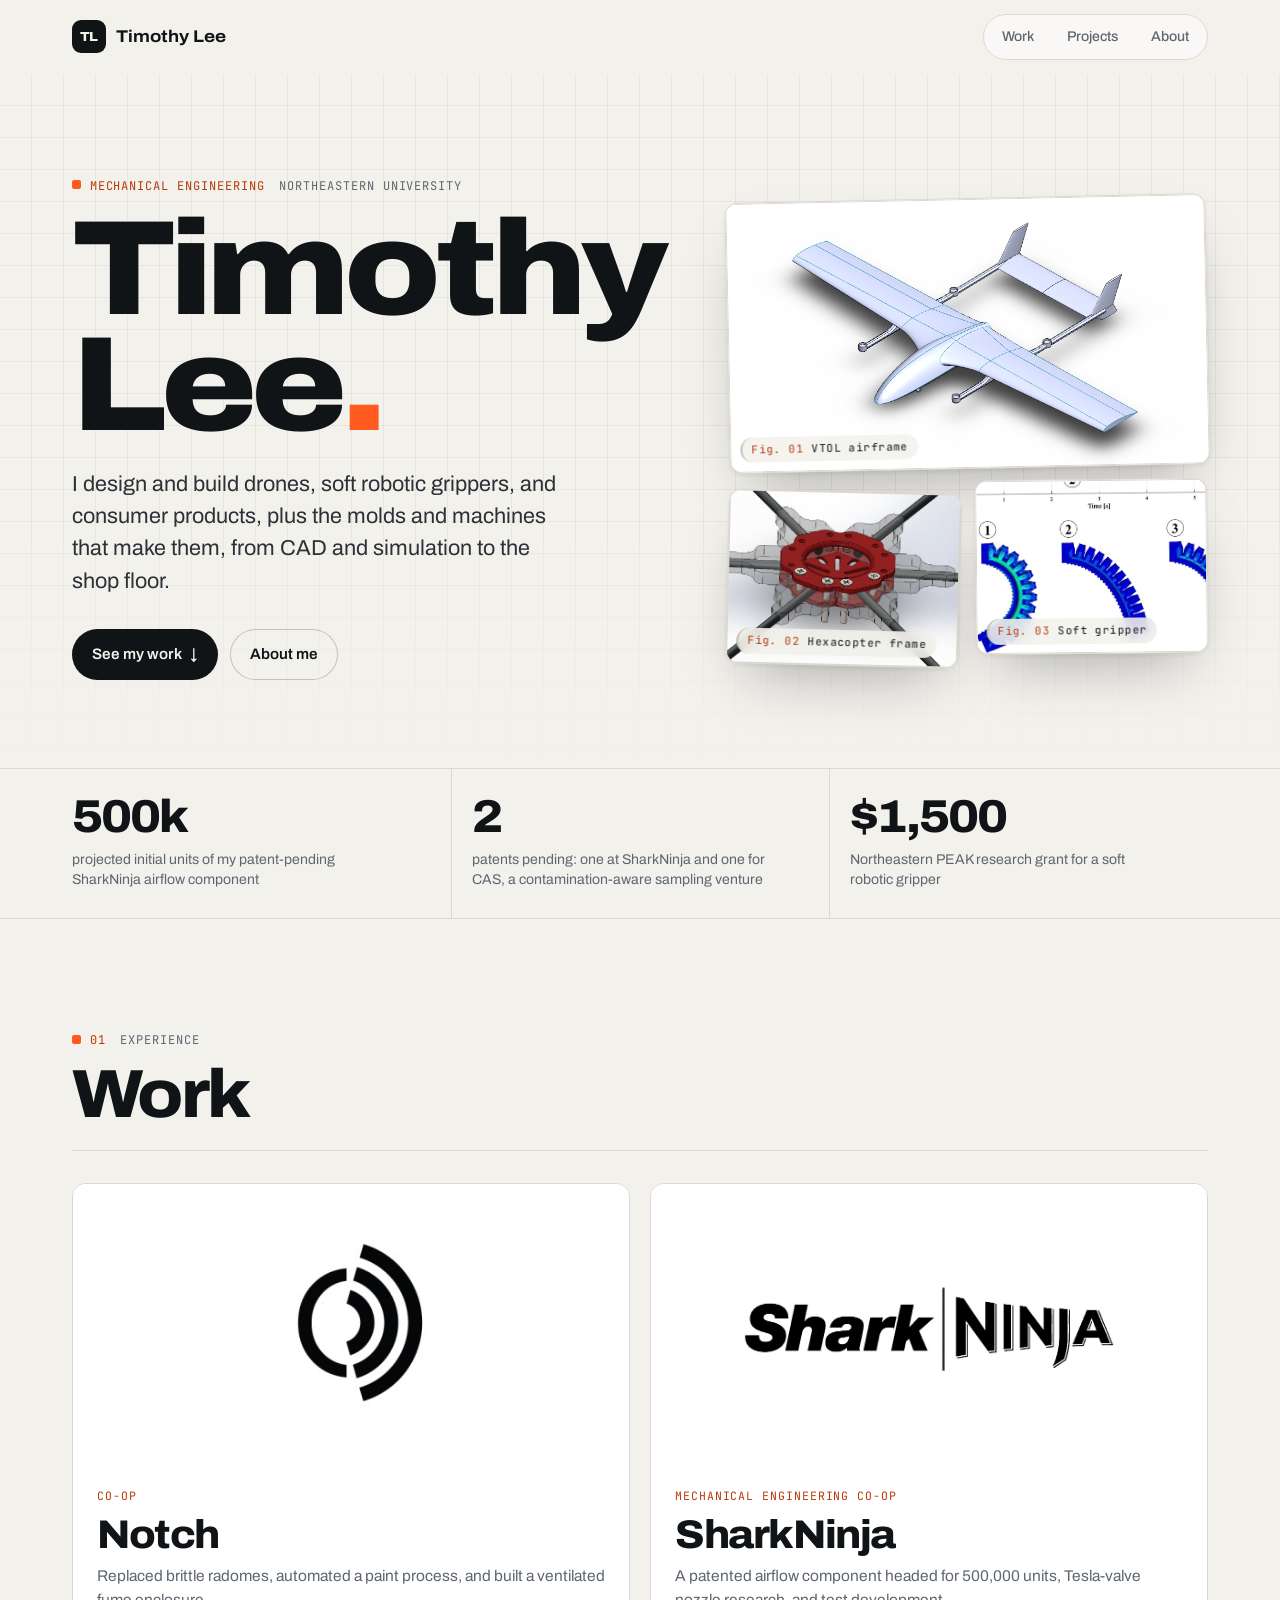
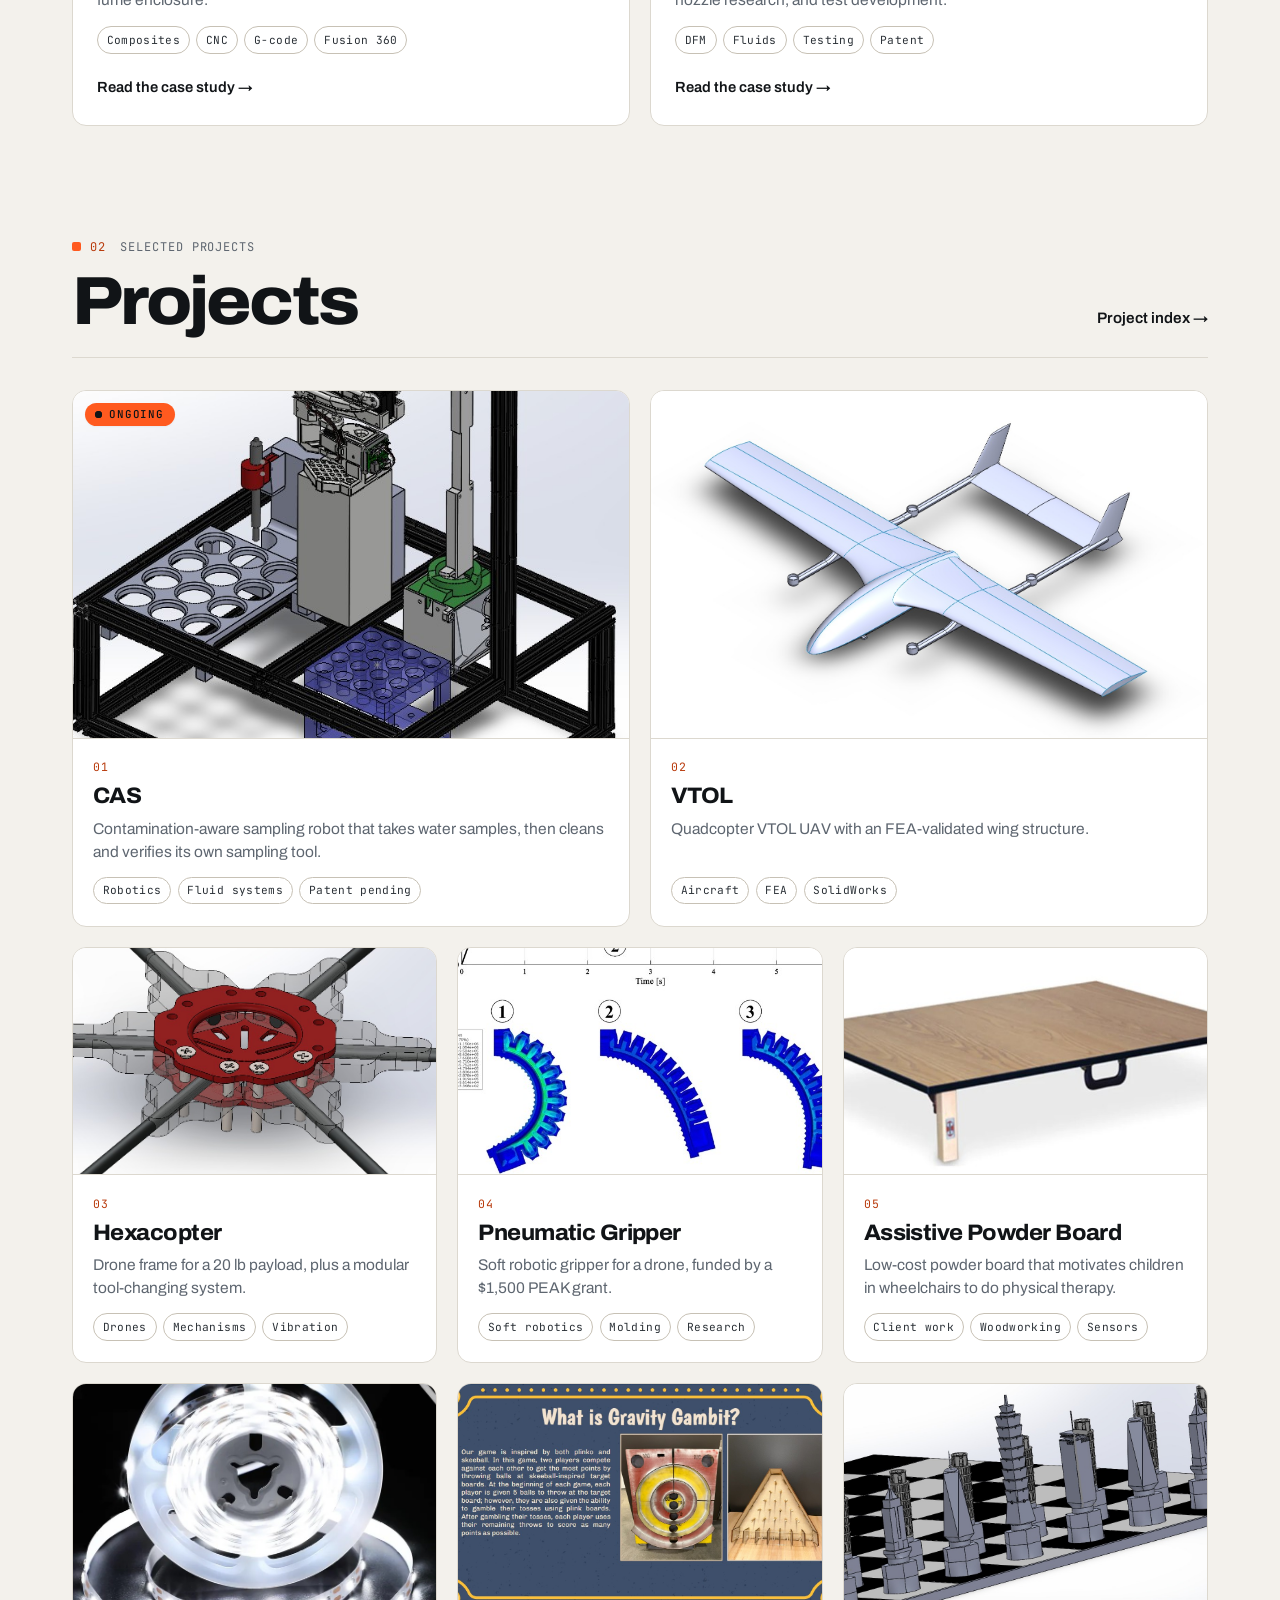
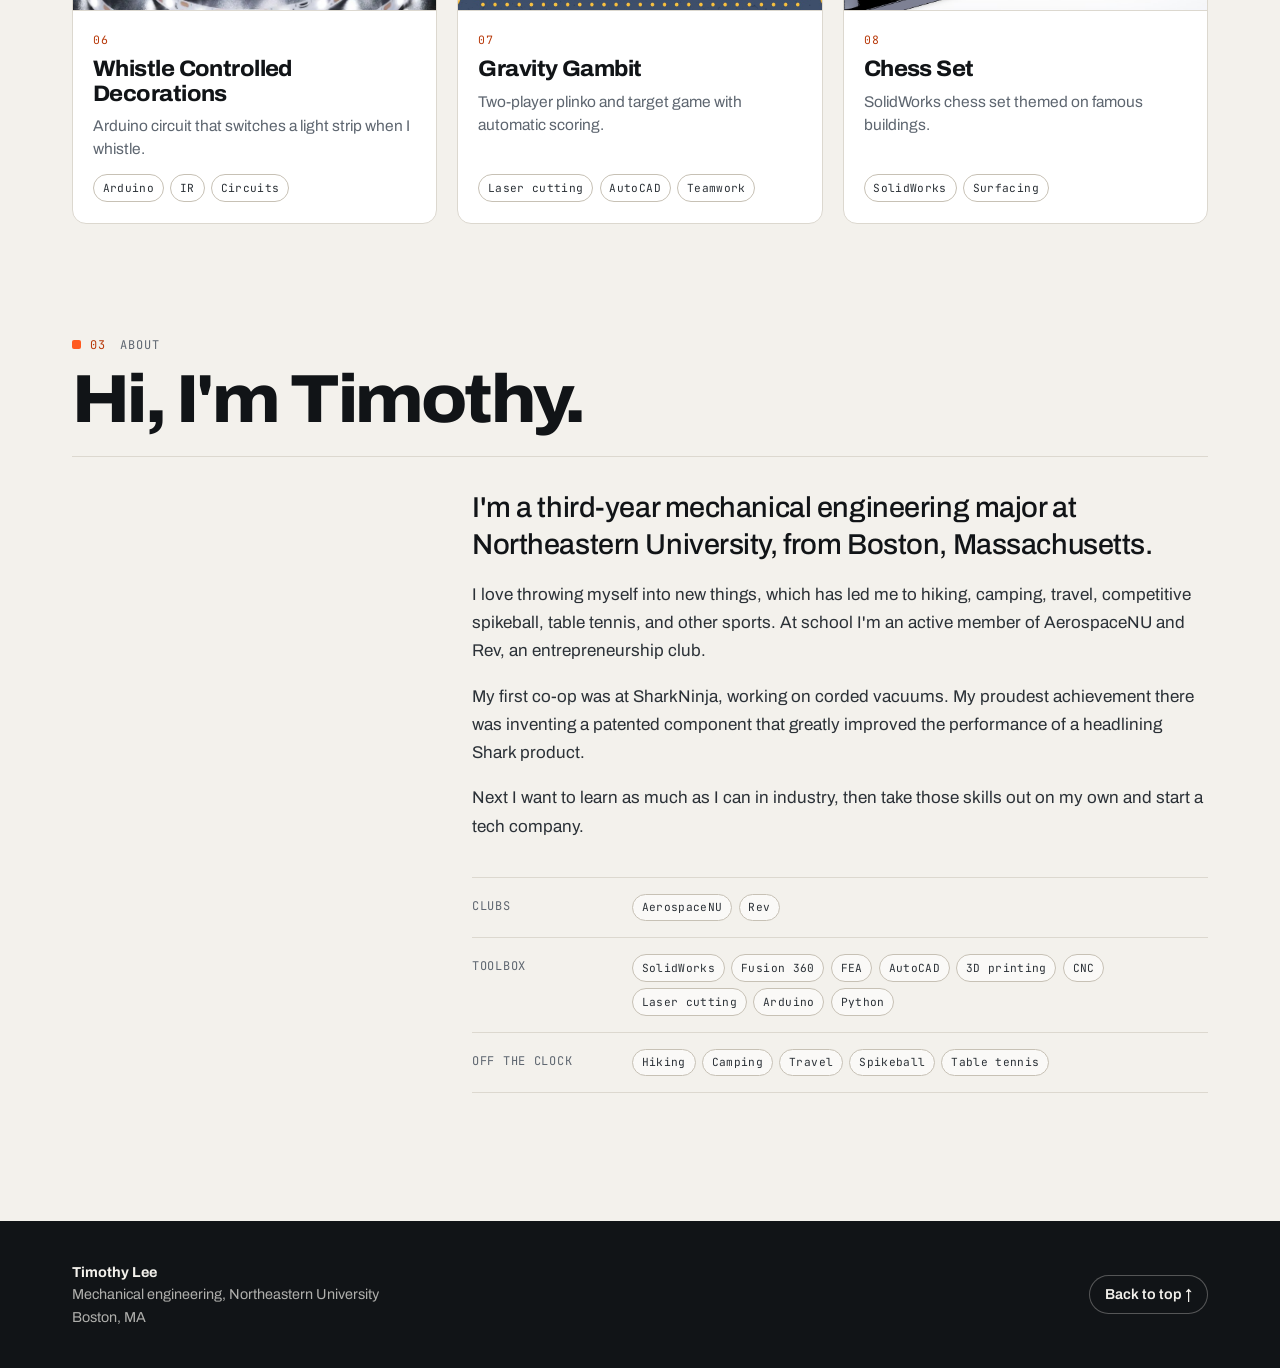
==== commit a5158c63: "Remove footer tagline Co-Authored-By: Claude Opus 5.5 <noreply@anthropic.com>" ====
--- a/index.html
+++ b/index.html
@@ -85,7 +85,6 @@
 </section>
 </main>
 <footer class="foot"><div class="wrap foot-in">
-  <p class="foot-big">Designed, built,<br>tested, iterated.</p>
   <div class="foot-meta">
     <p><strong>Timothy Lee</strong><br>Mechanical engineering, Northeastern University<br>Boston, MA</p>
     <a class="totop" href="#top">Back to top <span aria-hidden="true">↑</span></a>
--- a/style.css
+++ b/style.css
@@ -272,10 +272,8 @@
 
 /* ---------- footer ---------- */
 .foot{margin-top:clamp(4rem,9vw,7rem);background:var(--foot-bg);color:var(--foot-ink)}
-.foot-in{display:flex;flex-wrap:wrap;align-items:flex-end;justify-content:space-between;gap:2rem;padding-block:clamp(3rem,7vw,5rem) 2.5rem}
-.foot-big{margin:0;font-size:clamp(2.4rem,7vw,5.5rem);font-weight:850;letter-spacing:-.045em;line-height:.92;font-variation-settings:"wdth" 110}
-.foot-big::after{content:".";color:var(--accent)}
-.foot-meta{display:flex;flex-direction:column;align-items:flex-start;gap:1.25rem;font-size:.9rem;line-height:1.55;color:color-mix(in srgb,var(--foot-ink) 70%,var(--foot-bg))}
+.foot-in{padding-block:2.5rem}
+.foot-meta{display:flex;flex-wrap:wrap;align-items:center;justify-content:space-between;gap:1.25rem 2rem;font-size:.9rem;line-height:1.55;color:color-mix(in srgb,var(--foot-ink) 70%,var(--foot-bg))}
 .foot-meta p{margin:0}
 .foot-meta strong{color:var(--foot-ink)}
 .totop{color:var(--foot-ink);font-weight:600;text-decoration:none;padding:.55rem 1rem;border-radius:999px;box-shadow:inset 0 0 0 1px color-mix(in srgb,var(--foot-ink) 30%,var(--foot-bg))}
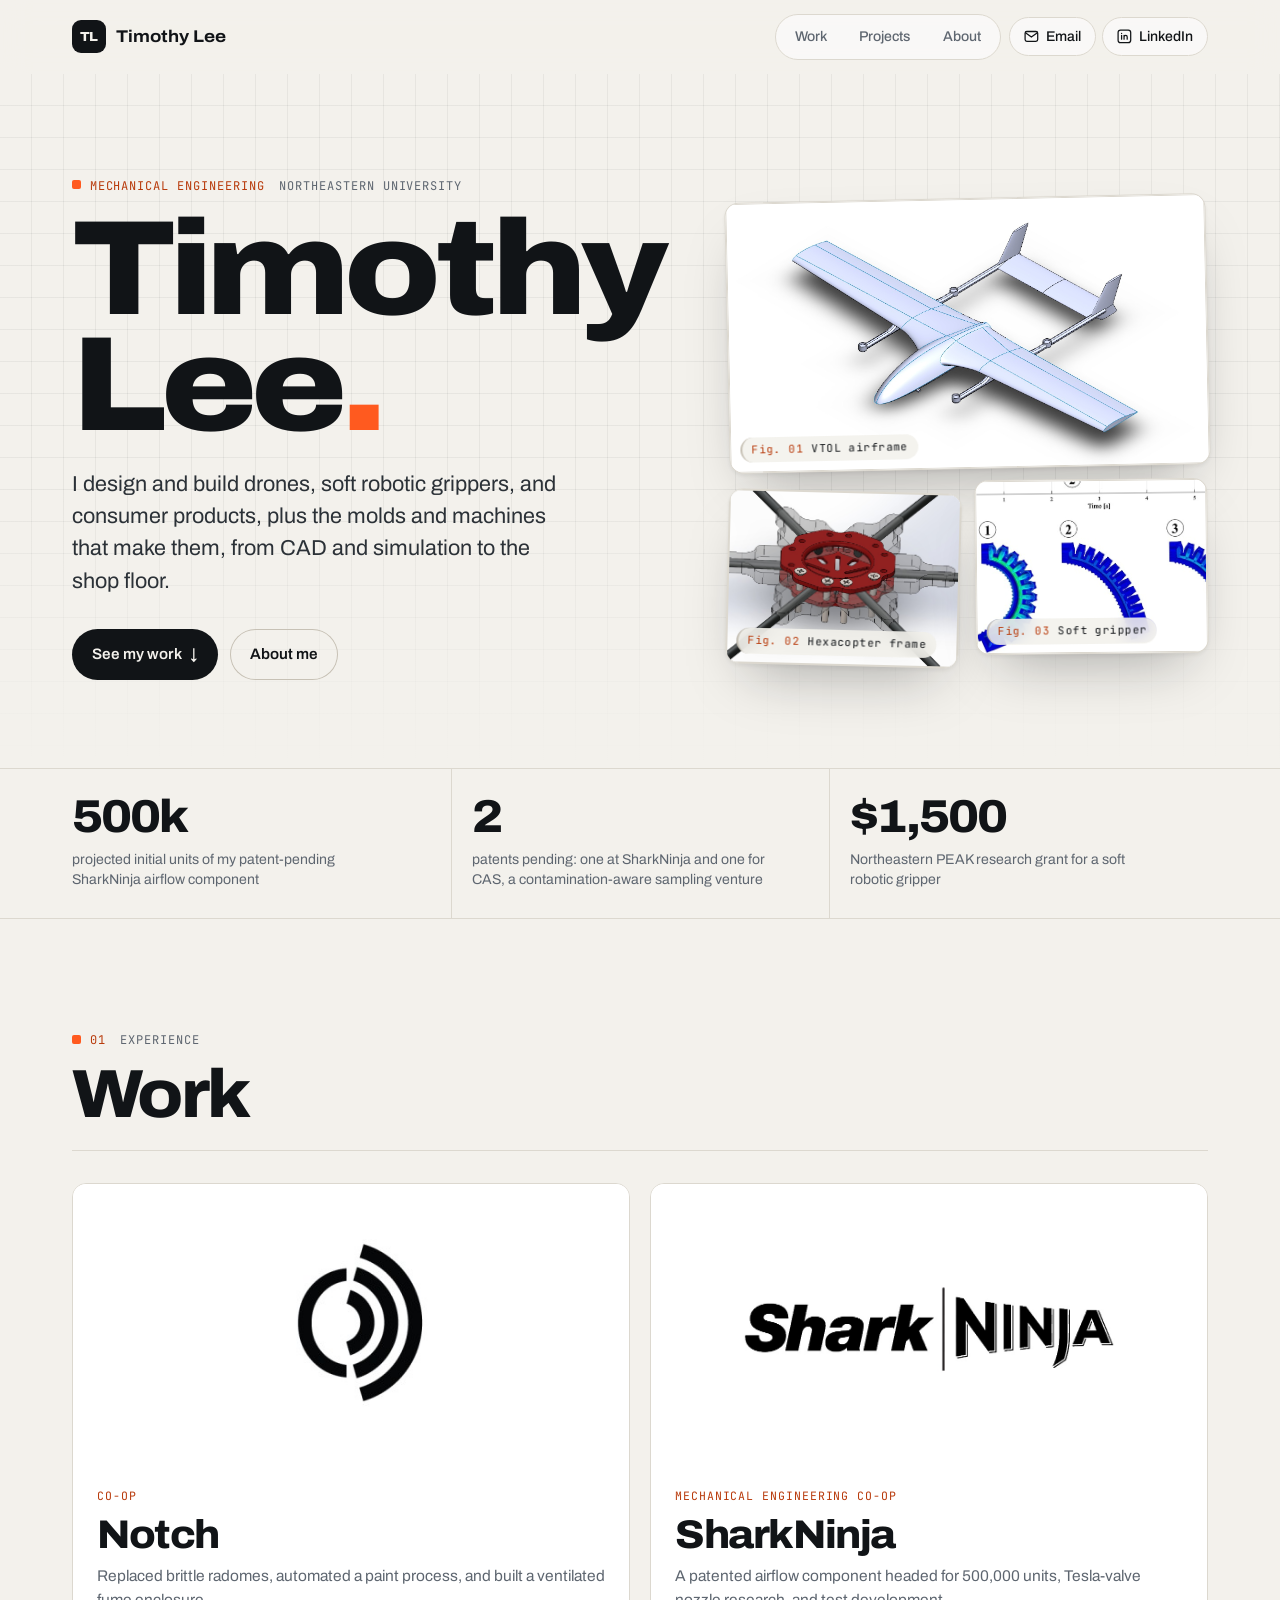
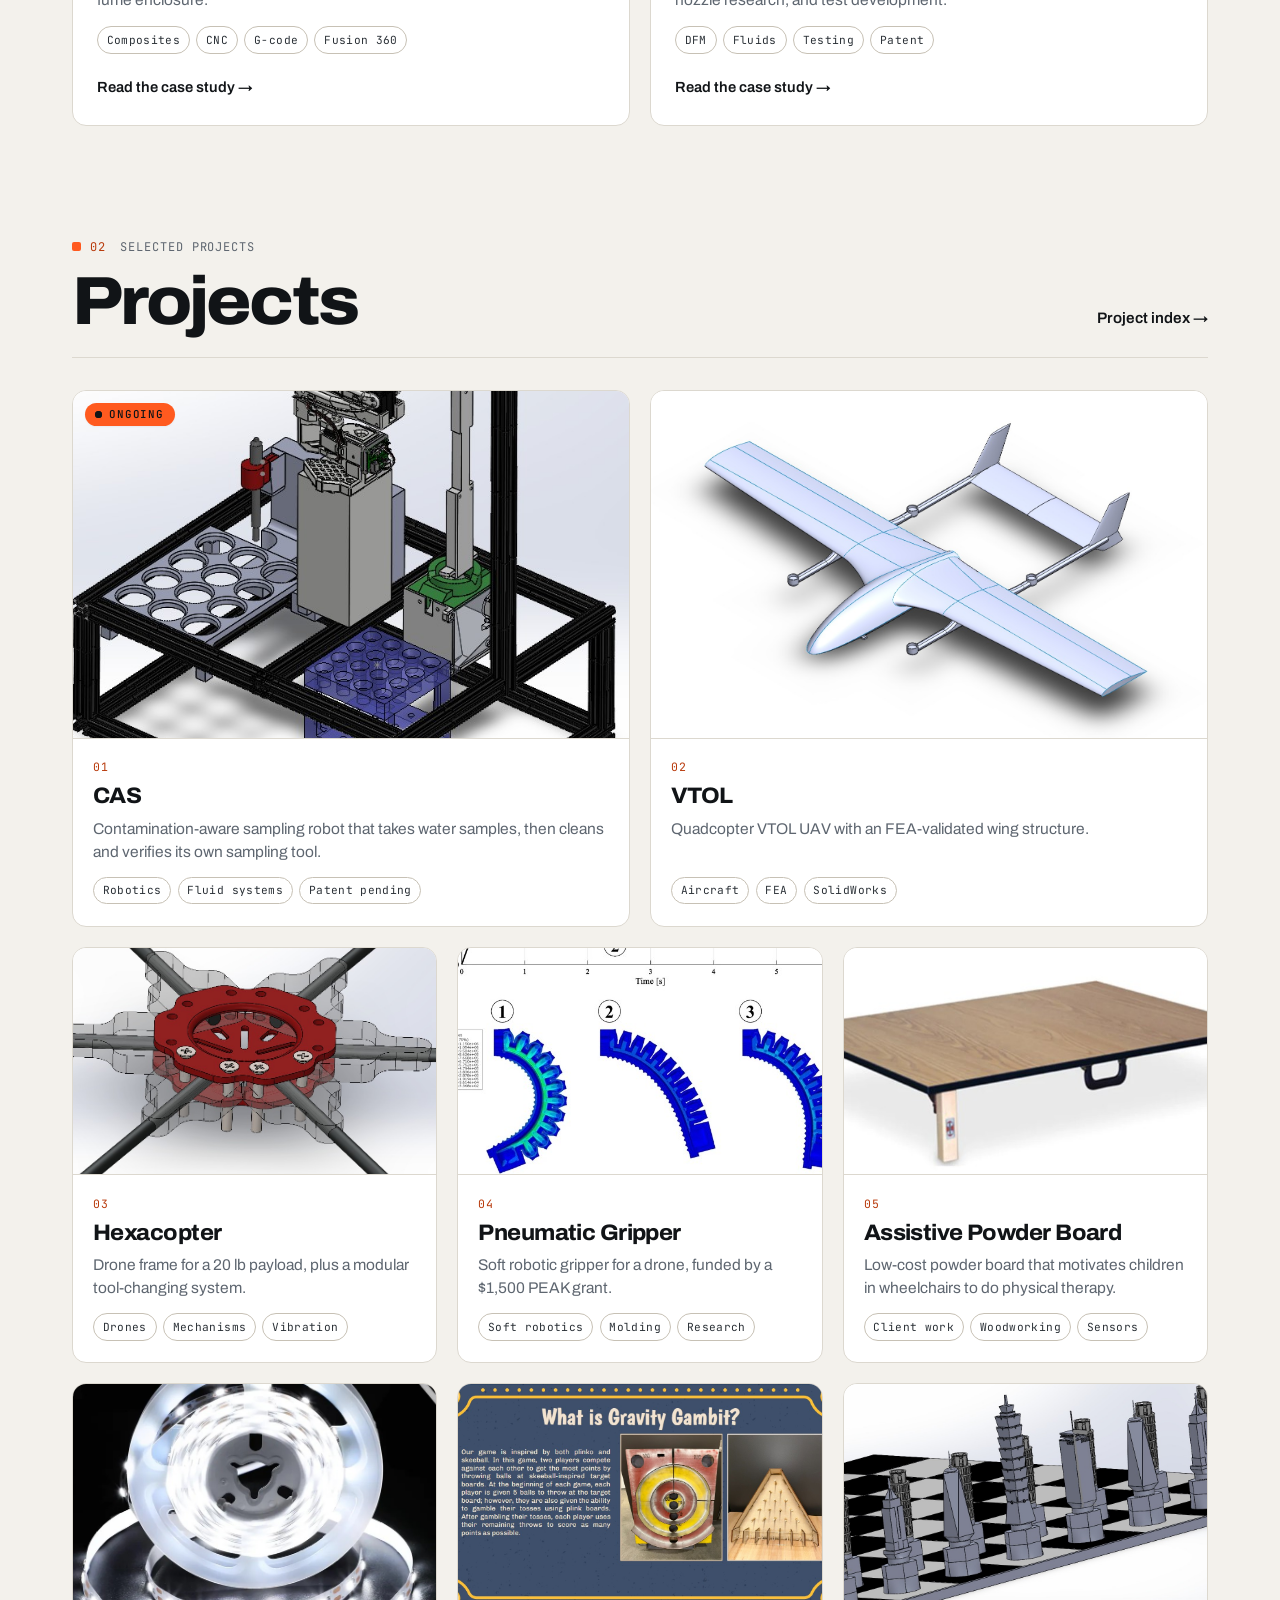
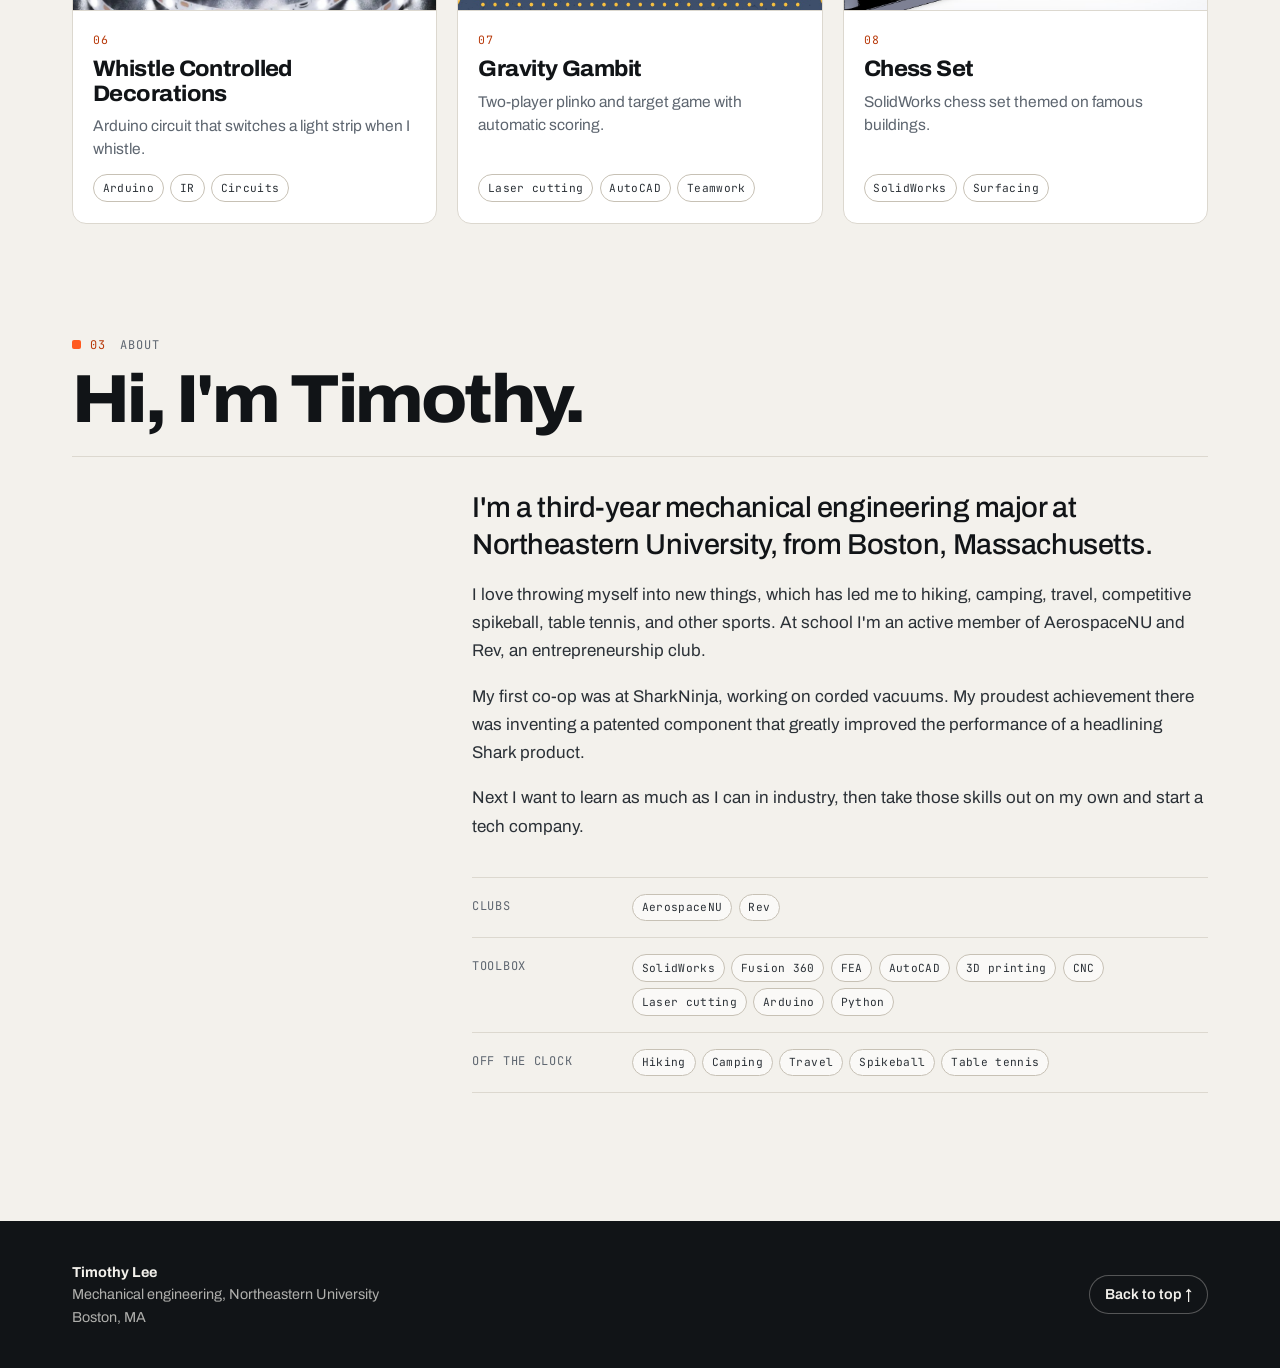
==== commit 04723ba5: "Add email and LinkedIn to header, portrait spot in About Co-Authored-By: Claude Opus 5.5 <noreply@an" ====
--- a/index.html
+++ b/index.html
@@ -18,7 +18,7 @@
 <a class="skip" href="#main">Skip to content</a>
 <header class="top"><div class="top-in">
   <a class="brand" href="index.html"><span class="mark" aria-hidden="true">TL</span><span class="brand-name">Timothy Lee</span></a>
-  <nav aria-label="Main"><a href="index.html#work">Work</a><a href="projects.html">Projects</a><a href="index.html#about">About</a></nav>
+  <div class="top-right"><nav aria-label="Main"><a href="index.html#work">Work</a><a href="projects.html">Projects</a><a href="index.html#about">About</a></nav><span class="contact"><a href="mailto:lee.tim@northeastern.edu" title="lee.tim@northeastern.edu"><svg viewBox="0 0 24 24" aria-hidden="true"><rect x="3" y="5" width="18" height="14" rx="2.5"/><path d="m4 7 8 6 8-6"/></svg><span class="c-label">Email</span></a><a href="https://www.linkedin.com/in/timothy-lee-6a5a56290/" target="_blank" rel="noopener"><svg viewBox="0 0 24 24" aria-hidden="true"><rect x="3" y="3" width="18" height="18" rx="3.5"/><path d="M8 10.5V16M8 7.75v.01M11.5 16v-5.5M11.5 13c0-1.6 1-2.6 2.4-2.6 1.4 0 2.1.9 2.1 2.6V16"/></svg><span class="c-label">LinkedIn</span></a></span></div>
 </div></header>
 <main id="main">
 <section class="hero"><div class="wrap hero-in">
@@ -71,6 +71,8 @@
 </section>
 <section class="section wrap about" id="about">
   <div class="sec-head"><p class="kicker"><span>03</span><span>About</span></p><h2>Hi, I'm Timothy.</h2></div>
+  <div class="about-grid">
+  <figure class="portrait"><img src="images/me.jpg" alt="Timothy Lee" data-name="me.jpg"></figure>
   <div class="about-body">
     <p class="about-lead">I'm a third-year mechanical engineering major at Northeastern University, from Boston, Massachusetts.</p>
     <p>I love throwing myself into new things, which has led me to hiking, camping, travel, competitive spikeball, table tennis, and other sports. At school I'm an active member of AerospaceNU and Rev, an entrepreneurship club.</p>
@@ -81,6 +83,7 @@
       <div><dt>Toolbox</dt><dd><span class="tags"><span>SolidWorks</span><span>Fusion 360</span><span>FEA</span><span>AutoCAD</span><span>3D printing</span><span>CNC</span><span>Laser cutting</span><span>Arduino</span><span>Python</span></span></dd></div>
       <div><dt>Off the clock</dt><dd><span class="tags"><span>Hiking</span><span>Camping</span><span>Travel</span><span>Spikeball</span><span>Table tennis</span></span></dd></div>
     </dl>
+  </div>
   </div>
 </section>
 </main>
--- a/style.css
+++ b/style.css
@@ -59,6 +59,14 @@
 .mark{display:grid;place-items:center;width:2.1rem;height:2.1rem;border-radius:9px;background:var(--ink);color:var(--bg);
   font-size:.82rem;font-weight:800;letter-spacing:-.02em;transition:background .25s var(--ease),transform .25s var(--ease)}
 .brand:hover .mark{background:var(--accent);color:var(--on-accent);transform:rotate(-8deg)}
+.top-right{display:flex;align-items:center;gap:.5rem}
+.contact{display:flex;gap:.35rem}
+.contact a{display:inline-flex;align-items:center;gap:.4rem;height:2.4rem;padding:0 .85rem;border:1px solid var(--line);border-radius:999px;color:var(--ink);text-decoration:none;font-size:.88rem;font-weight:500;
+  background:color-mix(in srgb,var(--surface) 55%,transparent);transition:background .15s,border-color .15s,color .15s}
+.contact a:hover{background:var(--accent);border-color:var(--accent);color:var(--on-accent)}
+.contact svg{width:1.05rem;height:1.05rem;fill:none;stroke:currentColor;stroke-width:1.8;stroke-linecap:round;stroke-linejoin:round}
+@media (max-width:52rem){.contact .c-label{display:none}.contact a{width:2.4rem;padding:0;justify-content:center}}
+@media (max-width:30rem){.top-right{gap:.3rem}.contact{gap:.25rem}.contact a{width:2.2rem;height:2.2rem}}
 nav[aria-label="Main"]{display:flex;gap:.25rem;padding:.25rem;border:1px solid var(--line);border-radius:999px;background:color-mix(in srgb,var(--surface) 55%,transparent)}
 nav[aria-label="Main"] a{font-size:.88rem;font-weight:500;color:var(--muted);text-decoration:none;padding:.4rem .9rem;border-radius:999px;transition:color .15s,background .15s}
 nav[aria-label="Main"] a:hover{color:var(--ink);background:var(--sunk)}
@@ -170,7 +178,12 @@
 
 /* ---------- about ---------- */
 .about{padding-bottom:1rem}
-.about-body{max-width:46rem;margin-left:auto}
+.about-grid{display:flex;gap:clamp(2rem,5vw,4.5rem);align-items:flex-start}
+.portrait{flex:0 0 clamp(14rem,26vw,20rem);margin:0;position:sticky;top:6rem}
+.portrait img{display:block;width:100%;aspect-ratio:4/5;object-fit:cover;border-radius:var(--r);border:1px solid var(--line);box-shadow:var(--shadow-lg);background:var(--sunk)}
+.portrait .missing{aspect-ratio:4/5}
+.about-body{flex:1;max-width:46rem;margin-left:auto}
+@media (max-width:48rem){.about-grid{flex-direction:column}.portrait{position:static;flex:none;width:min(100%,18rem)}}
 .about-body p{margin:0 0 1.1rem;color:var(--ink-2)}
 .about-lead{font-size:clamp(1.35rem,2.6vw,1.8rem);line-height:1.3;letter-spacing:-.015em;color:var(--ink) !important;font-weight:500}
 .facts{margin:2.25rem 0 0;border-top:1px solid var(--line)}
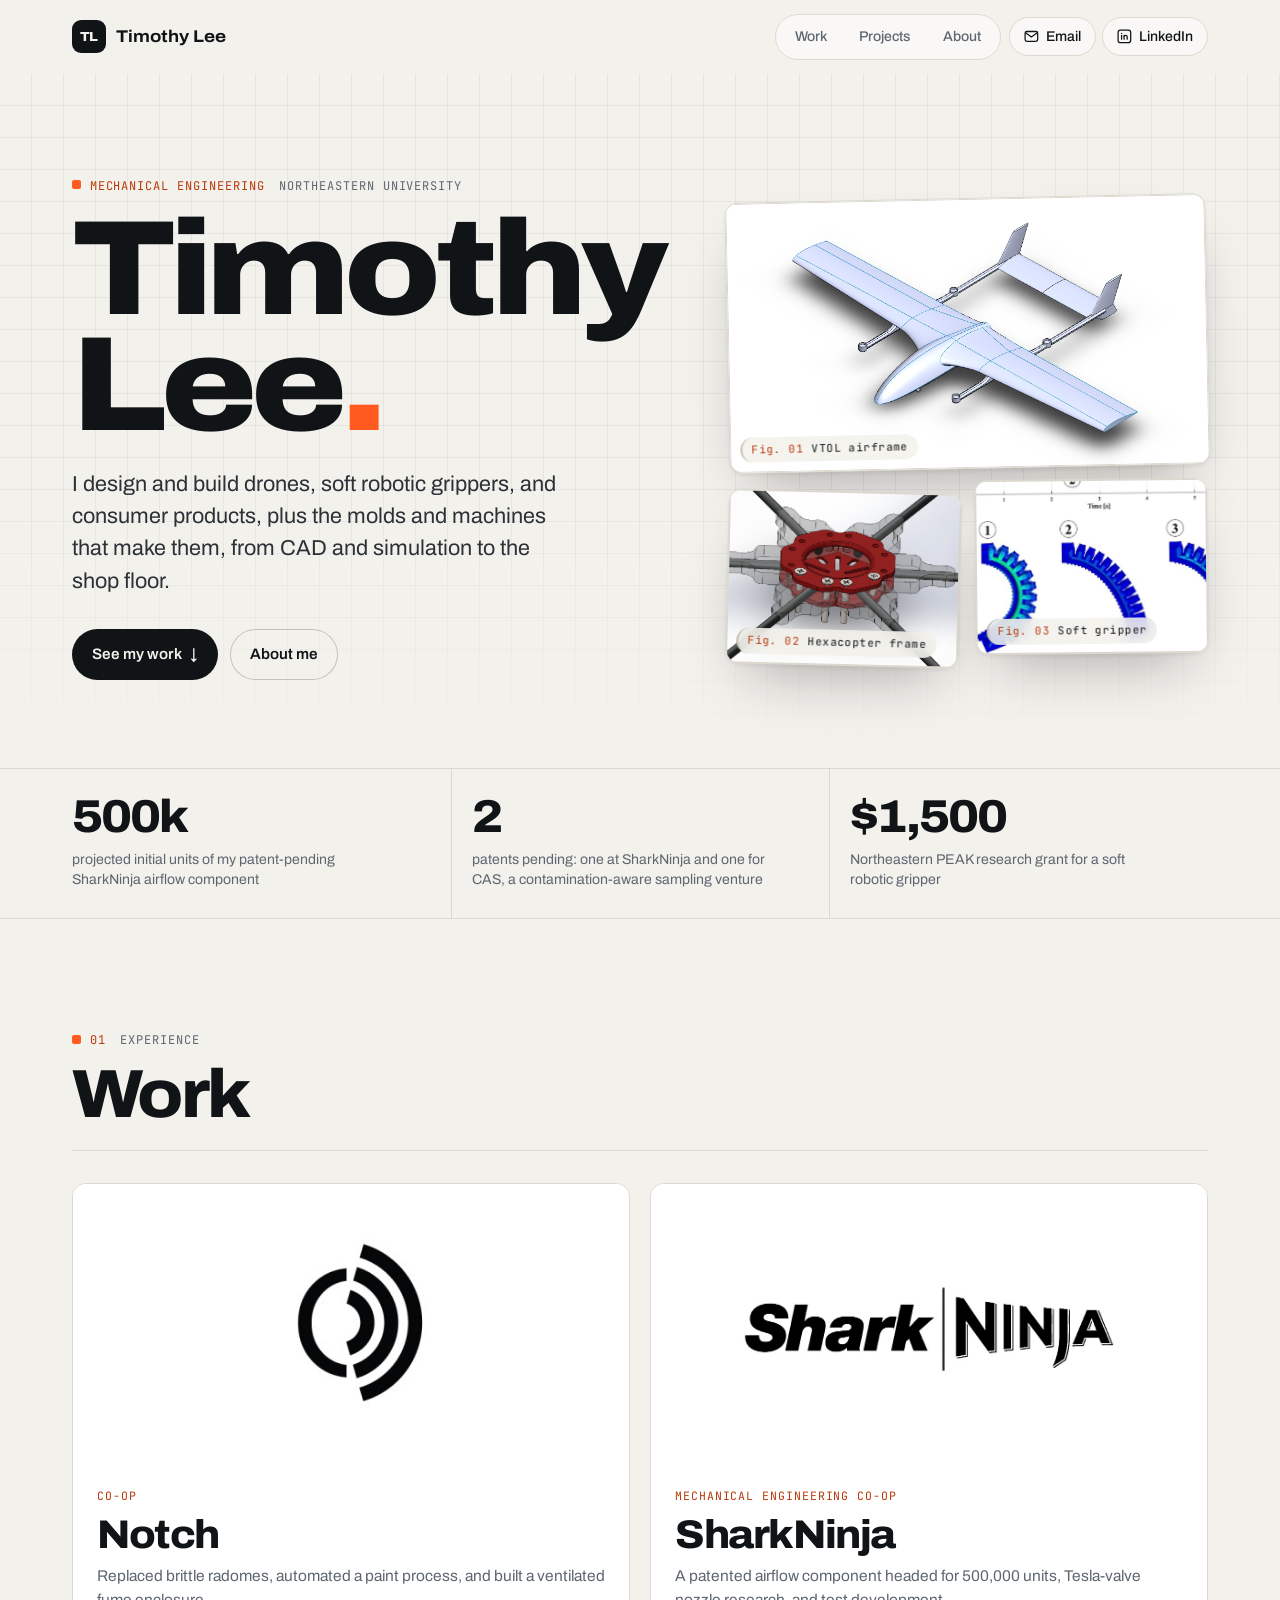
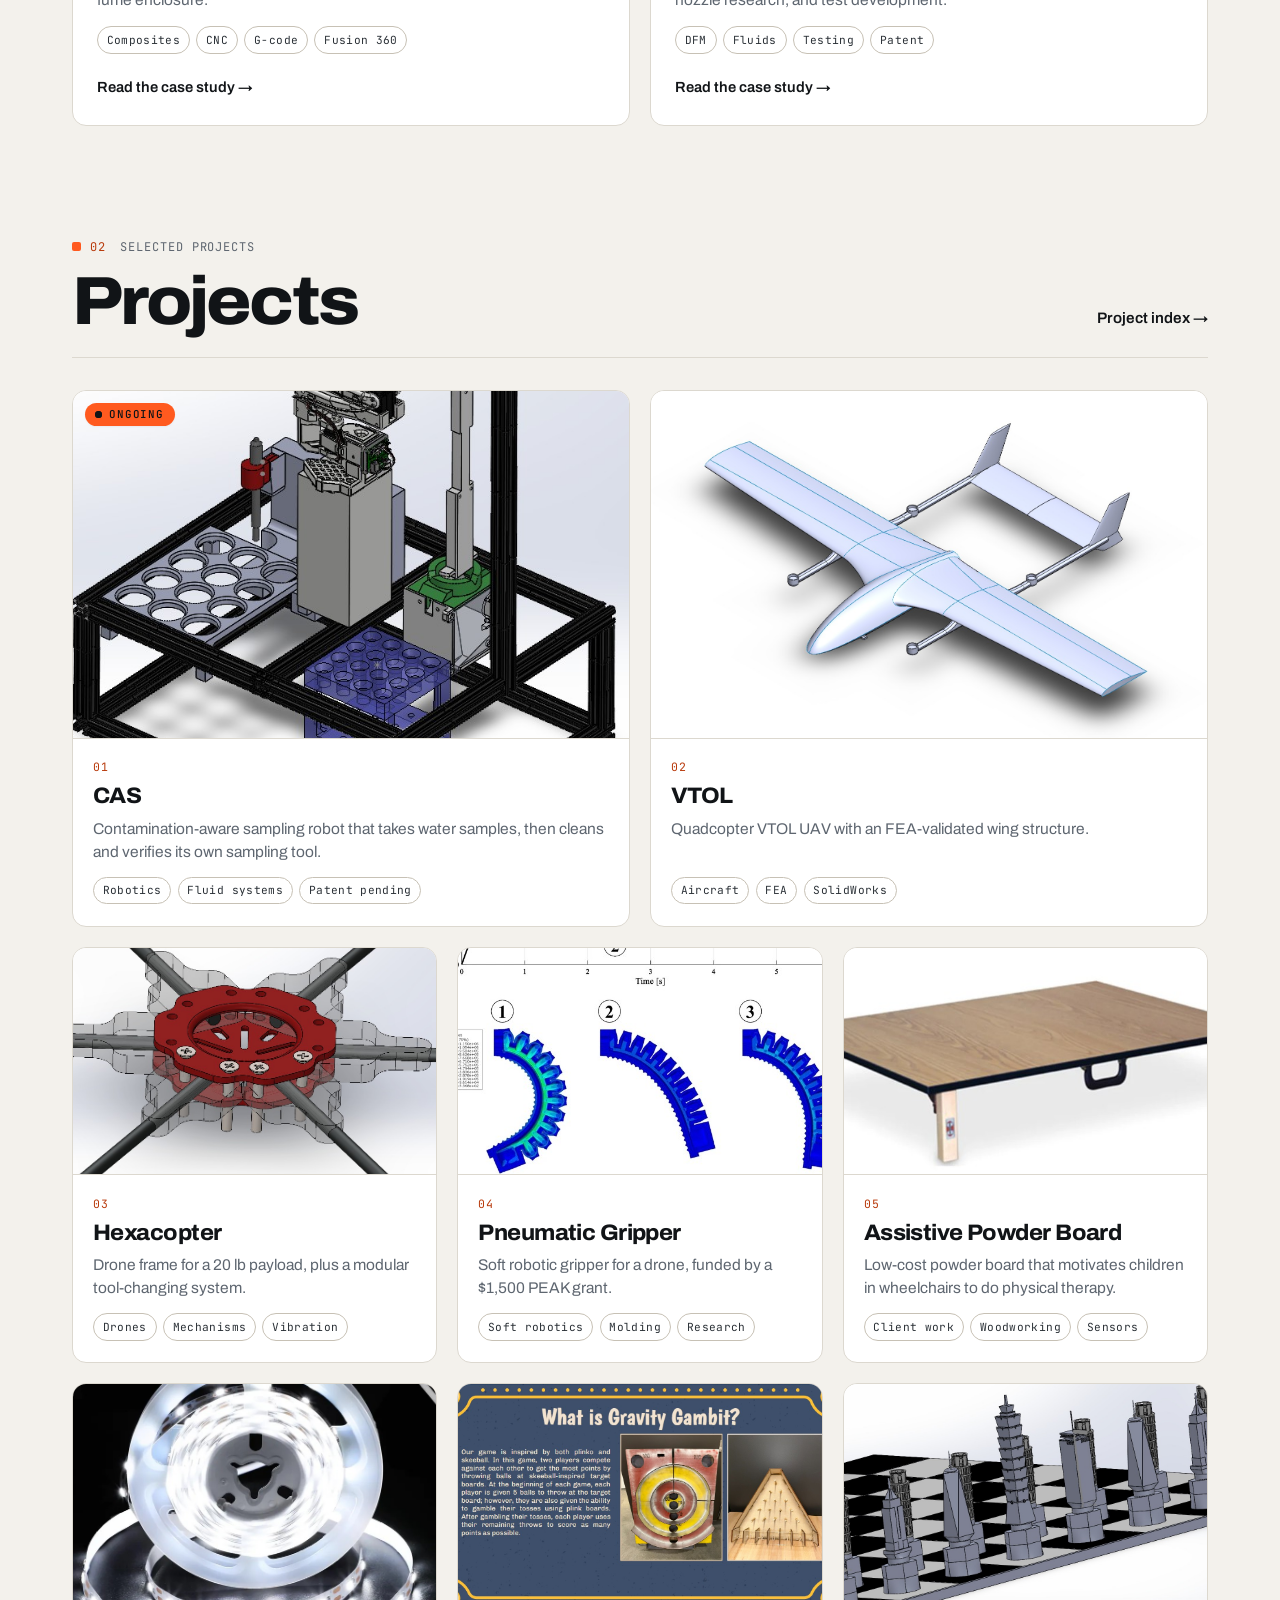
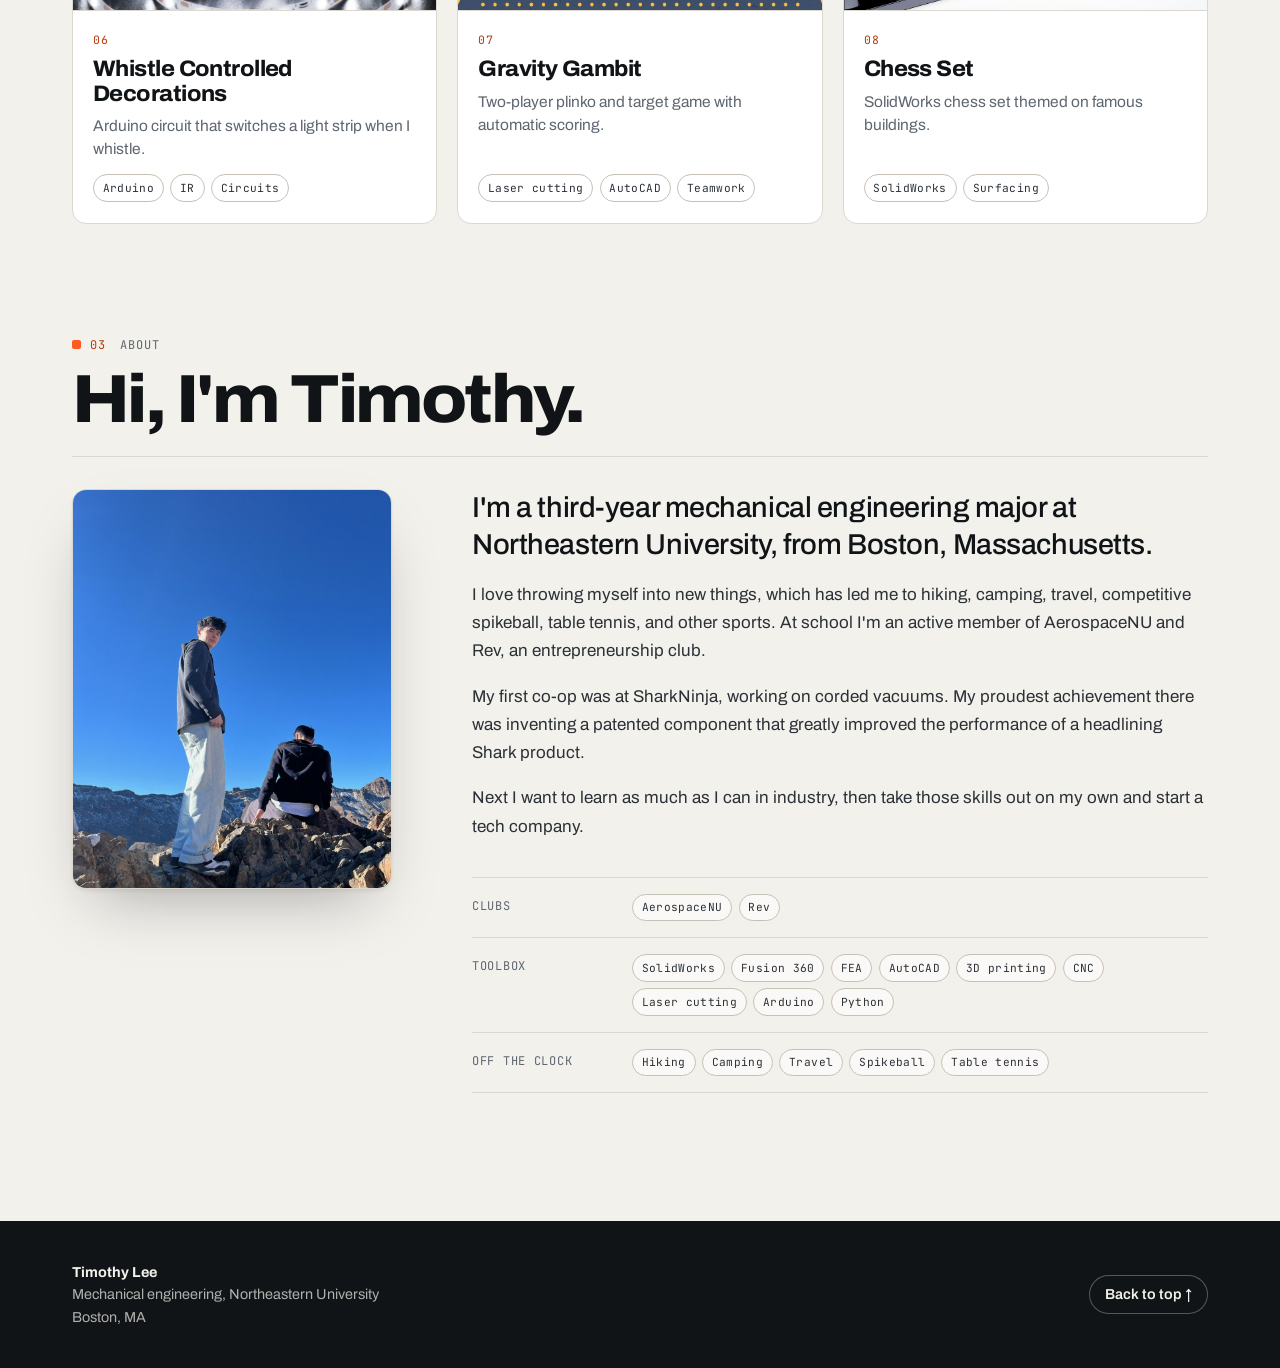
==== commit 8ce9b336: "Add Umami analytics Co-Authored-By: Claude Opus 5.5 <noreply@anthropic.com>" ====
--- a/index.html
+++ b/index.html
@@ -13,6 +13,7 @@
 <link href="https://fonts.googleapis.com/css2?family=Archivo:wdth,wght@62..125,100..900&family=JetBrains+Mono:wght@400;500&display=swap" rel="stylesheet">
 <link rel="stylesheet" href="style.css">
 <script>document.documentElement.classList.add('js')</script>
+<script defer src="https://cloud.umami.is/script.js" data-website-id="2ed9bc1a-4ee3-46d4-aca5-d03093c6ba17" data-domains="timothylee446-pixel.github.io"></script>
 </head>
 <body id="top">
 <a class="skip" href="#main">Skip to content</a>
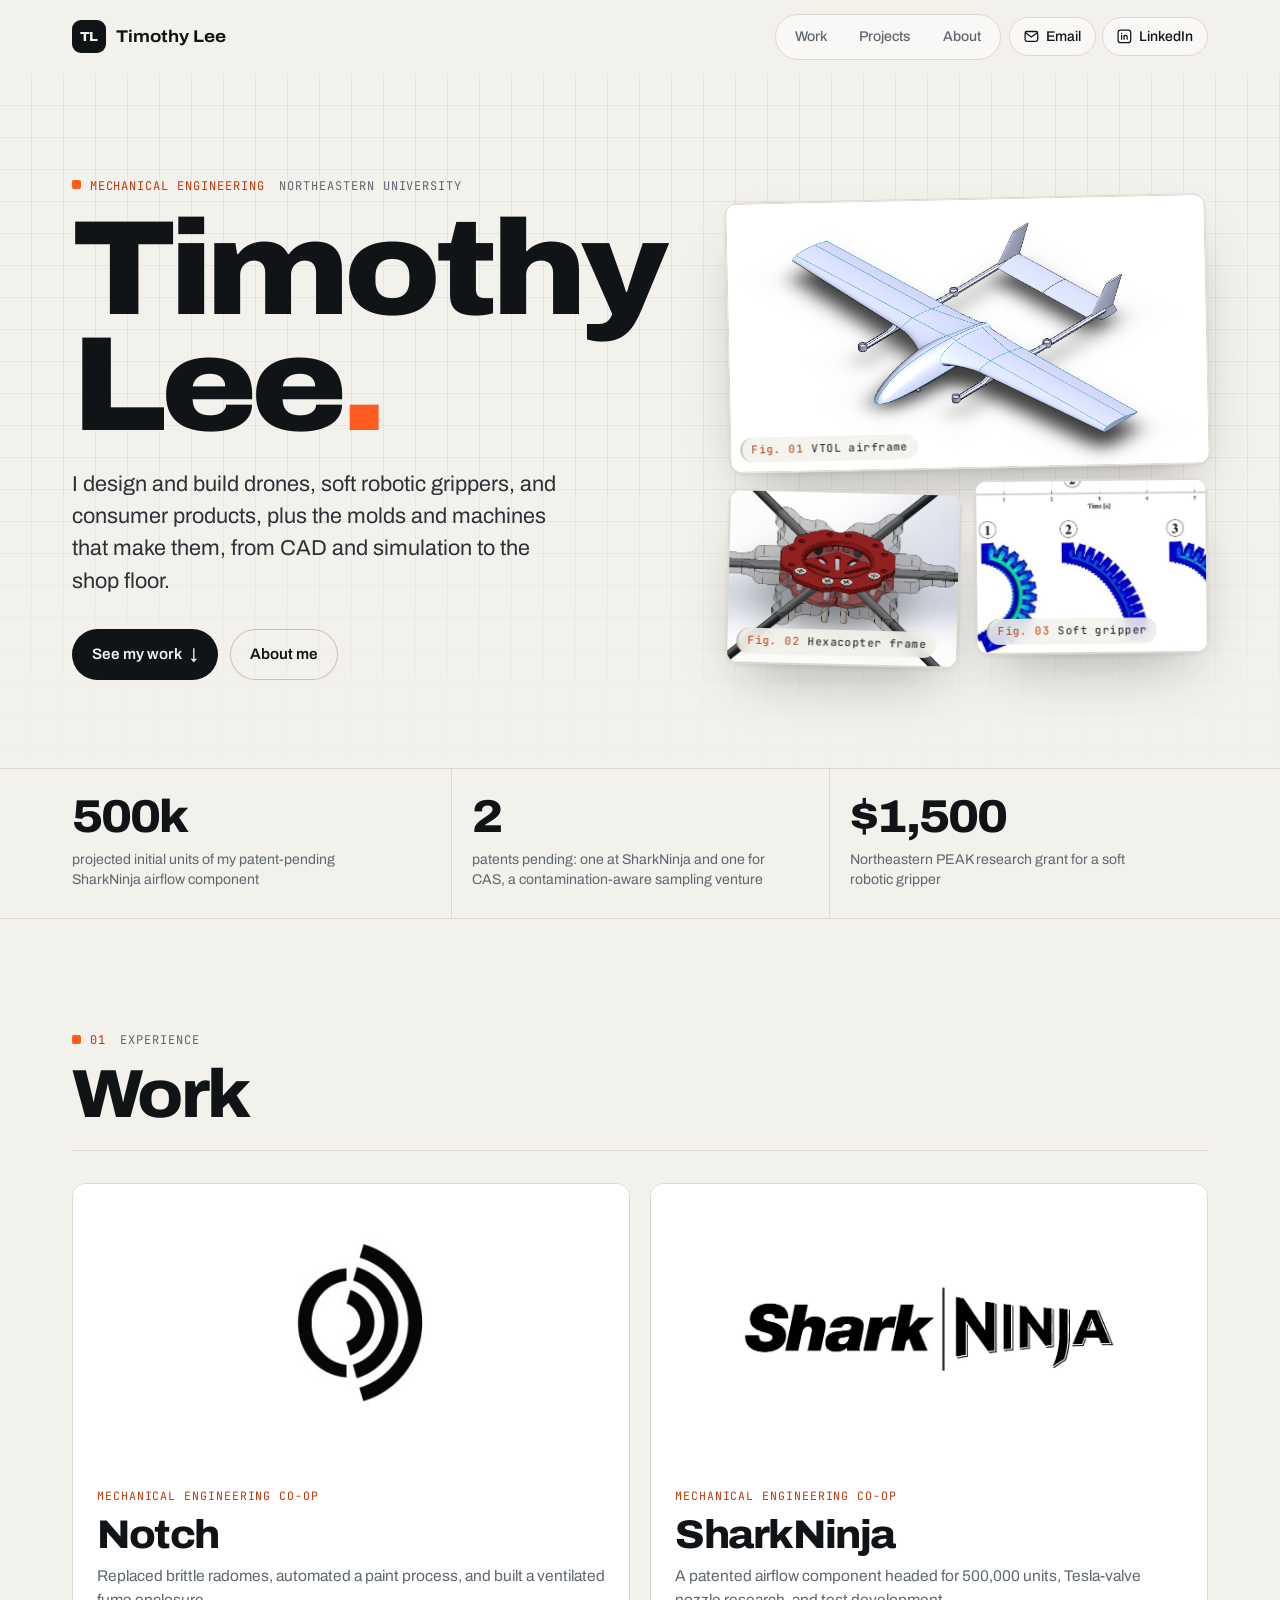
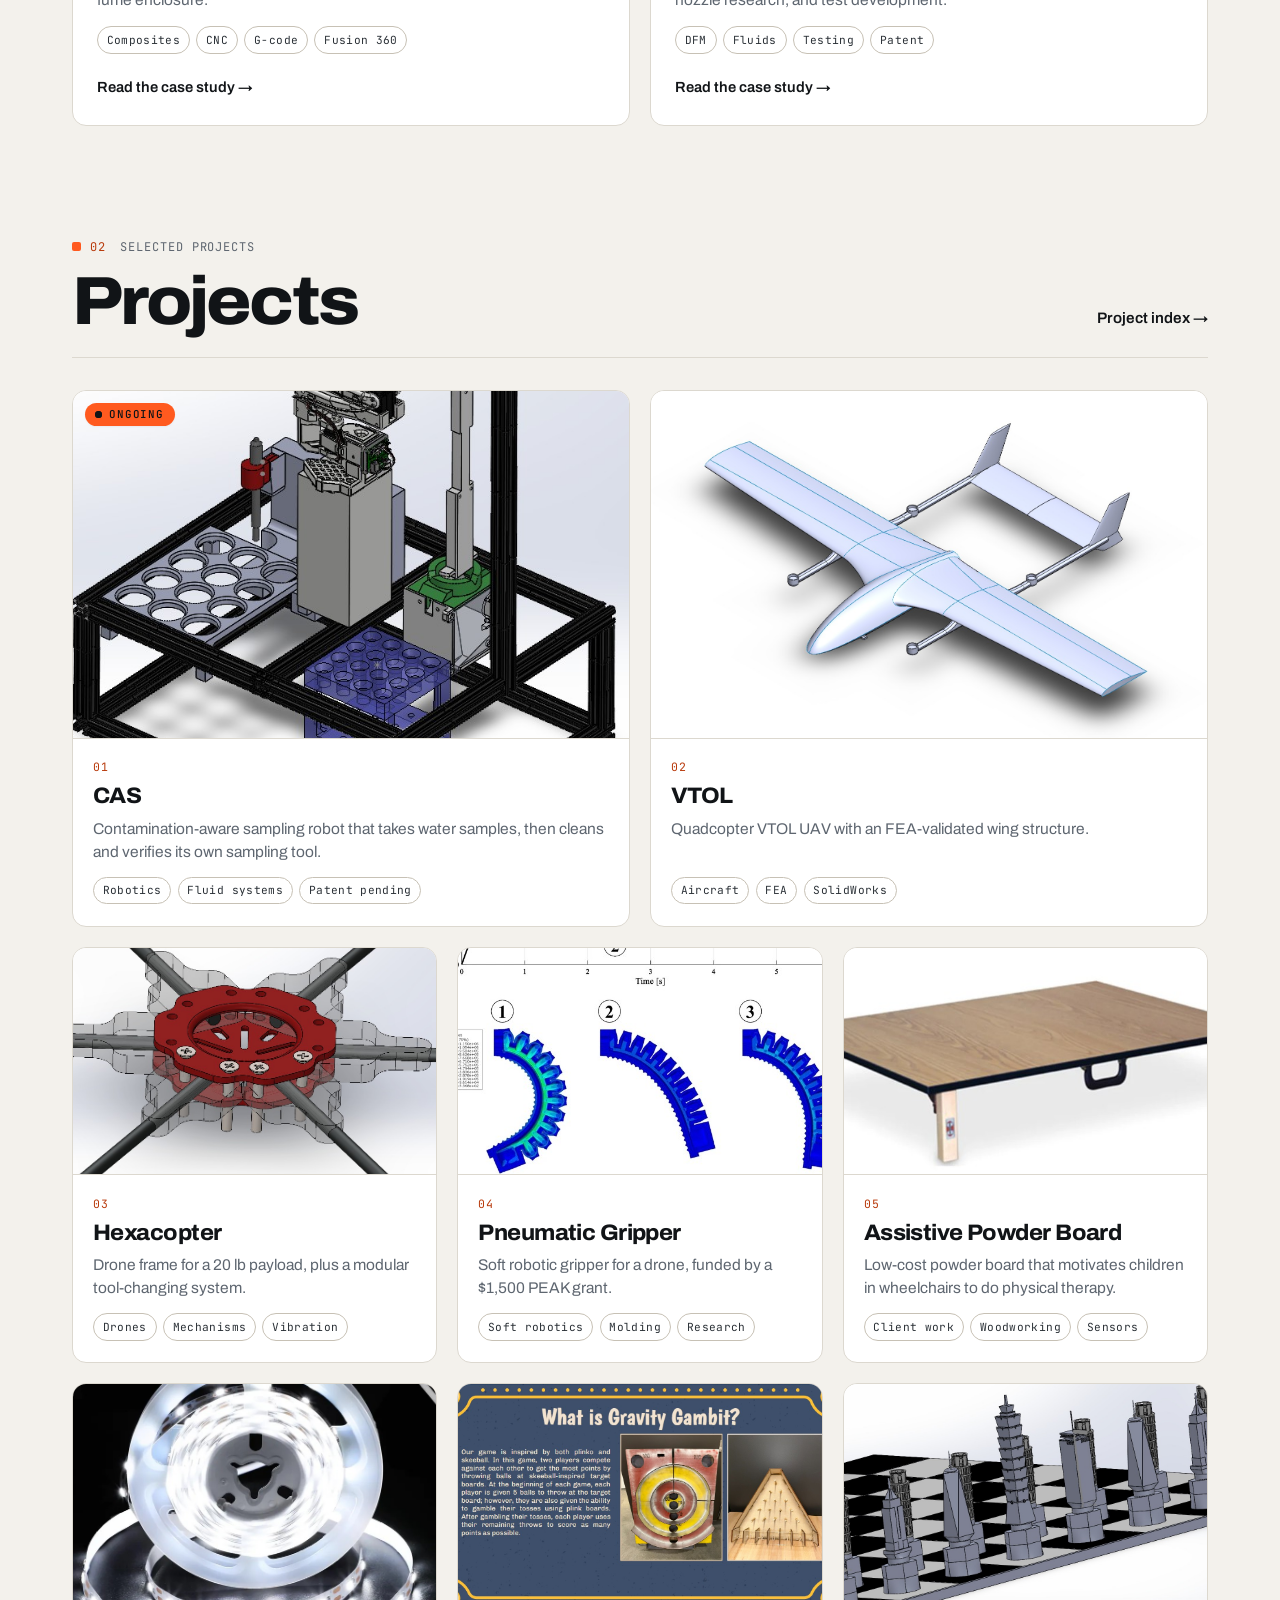
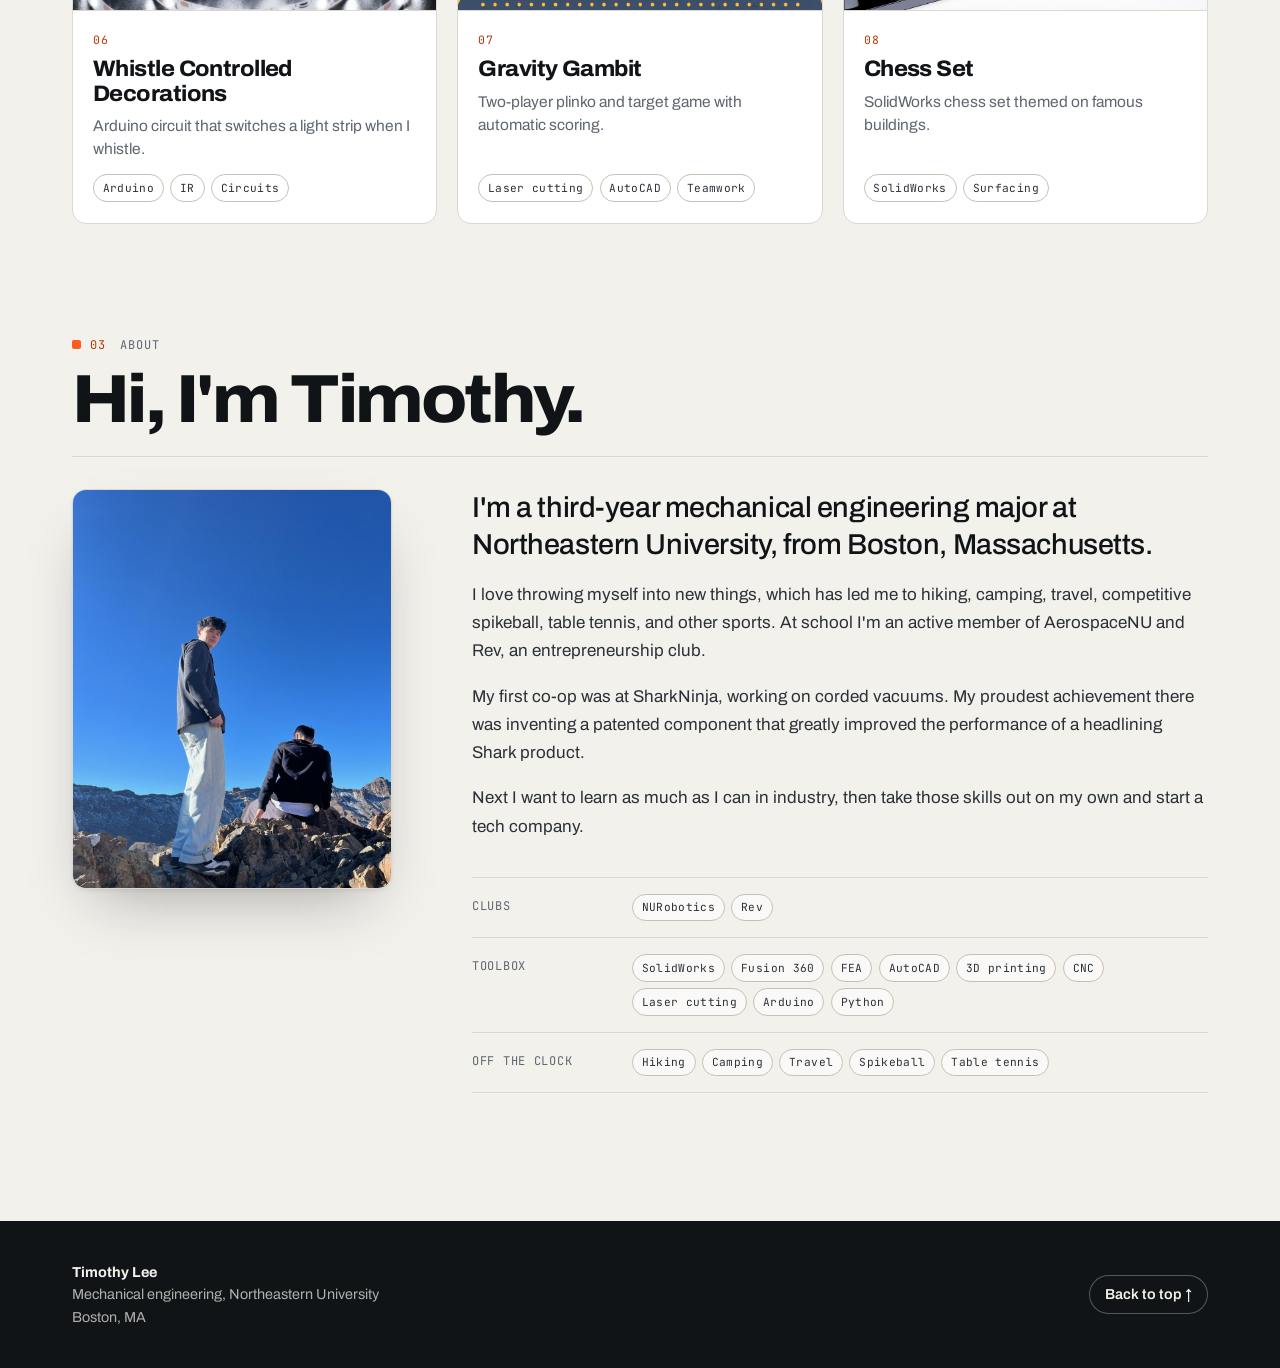
==== commit f3685f9e: "Update Notch role and clubs list Co-Authored-By: Claude Opus 5.5 <noreply@anthropic.com>" ====
--- a/index.html
+++ b/index.html
@@ -36,7 +36,7 @@
   <div class="sec-head"><p class="kicker"><span>01</span><span>Experience</span></p><h2>Work</h2></div>
   <div class="xps"><a class="xp" href="notch.html">
   <span class="xp-media logo"><img src="images/notch-logo.jpg" alt="" loading="lazy" data-thumb><span class="xp-mono" aria-hidden="true">N</span></span>
-  <span class="xp-body"><span class="card-num">Co-op</span><span class="xp-t">Notch</span><span class="card-d">Replaced brittle radomes, automated a paint process, and built a ventilated fume enclosure.</span><span class="tags"><span>Composites</span><span>CNC</span><span>G-code</span><span>Fusion 360</span></span><span class="more">Read the case study <span aria-hidden="true">→</span></span></span>
+  <span class="xp-body"><span class="card-num">Mechanical engineering co-op</span><span class="xp-t">Notch</span><span class="card-d">Replaced brittle radomes, automated a paint process, and built a ventilated fume enclosure.</span><span class="tags"><span>Composites</span><span>CNC</span><span>G-code</span><span>Fusion 360</span></span><span class="more">Read the case study <span aria-hidden="true">→</span></span></span>
 </a><a class="xp" href="sharkninja.html">
   <span class="xp-media logo"><img src="images/sharkninja-logo.jpg" alt="" loading="lazy" data-thumb><span class="xp-mono" aria-hidden="true">S</span></span>
   <span class="xp-body"><span class="card-num">Mechanical engineering co-op</span><span class="xp-t">SharkNinja</span><span class="card-d">A patented airflow component headed for 500,000 units, Tesla-valve nozzle research, and test development.</span><span class="tags"><span>DFM</span><span>Fluids</span><span>Testing</span><span>Patent</span></span><span class="more">Read the case study <span aria-hidden="true">→</span></span></span>
@@ -80,7 +80,7 @@
     <p>My first co-op was at SharkNinja, working on corded vacuums. My proudest achievement there was inventing a patented component that greatly improved the performance of a headlining Shark product.</p>
     <p>Next I want to learn as much as I can in industry, then take those skills out on my own and start a tech company.</p>
     <dl class="facts">
-      <div><dt>Clubs</dt><dd><span class="tags"><span>AerospaceNU</span><span>Rev</span></span></dd></div>
+      <div><dt>Clubs</dt><dd><span class="tags"><span>NURobotics</span><span>Rev</span></span></dd></div>
       <div><dt>Toolbox</dt><dd><span class="tags"><span>SolidWorks</span><span>Fusion 360</span><span>FEA</span><span>AutoCAD</span><span>3D printing</span><span>CNC</span><span>Laser cutting</span><span>Arduino</span><span>Python</span></span></dd></div>
       <div><dt>Off the clock</dt><dd><span class="tags"><span>Hiking</span><span>Camping</span><span>Travel</span><span>Spikeball</span><span>Table tennis</span></span></dd></div>
     </dl>
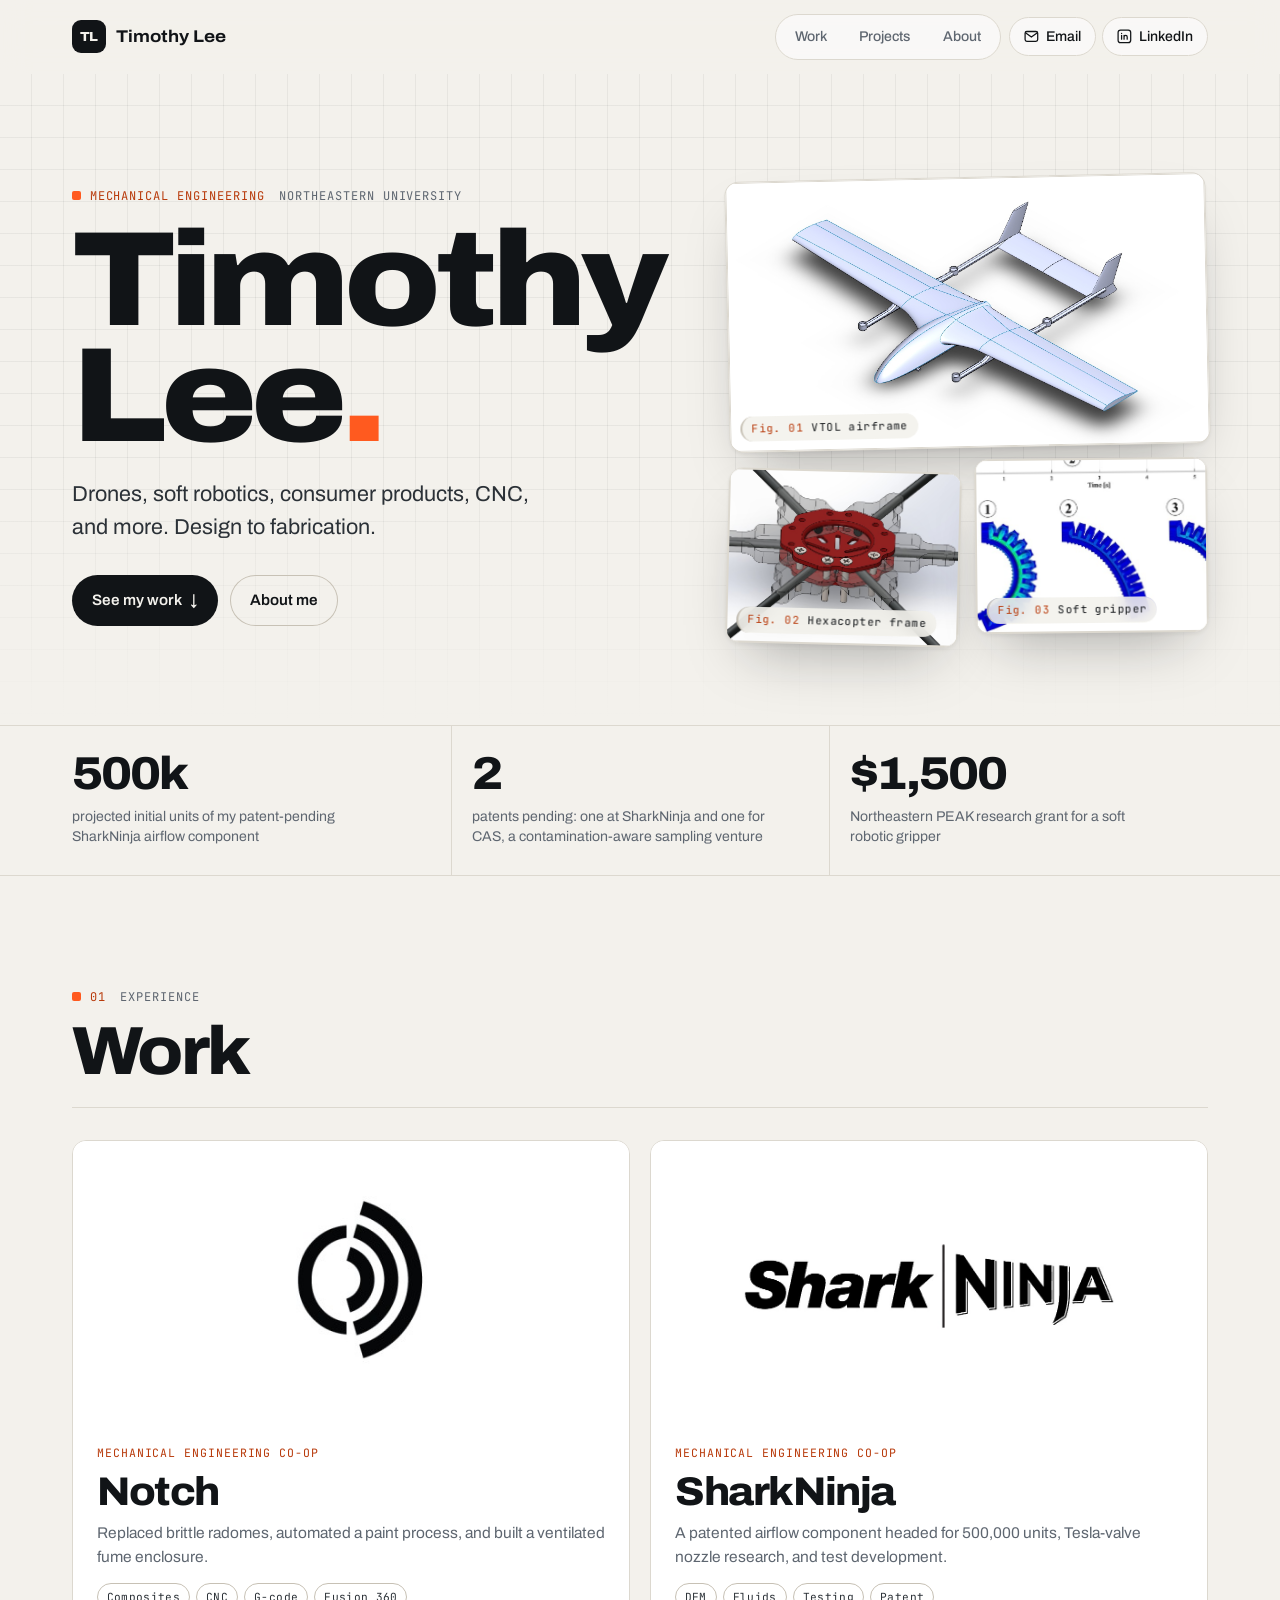
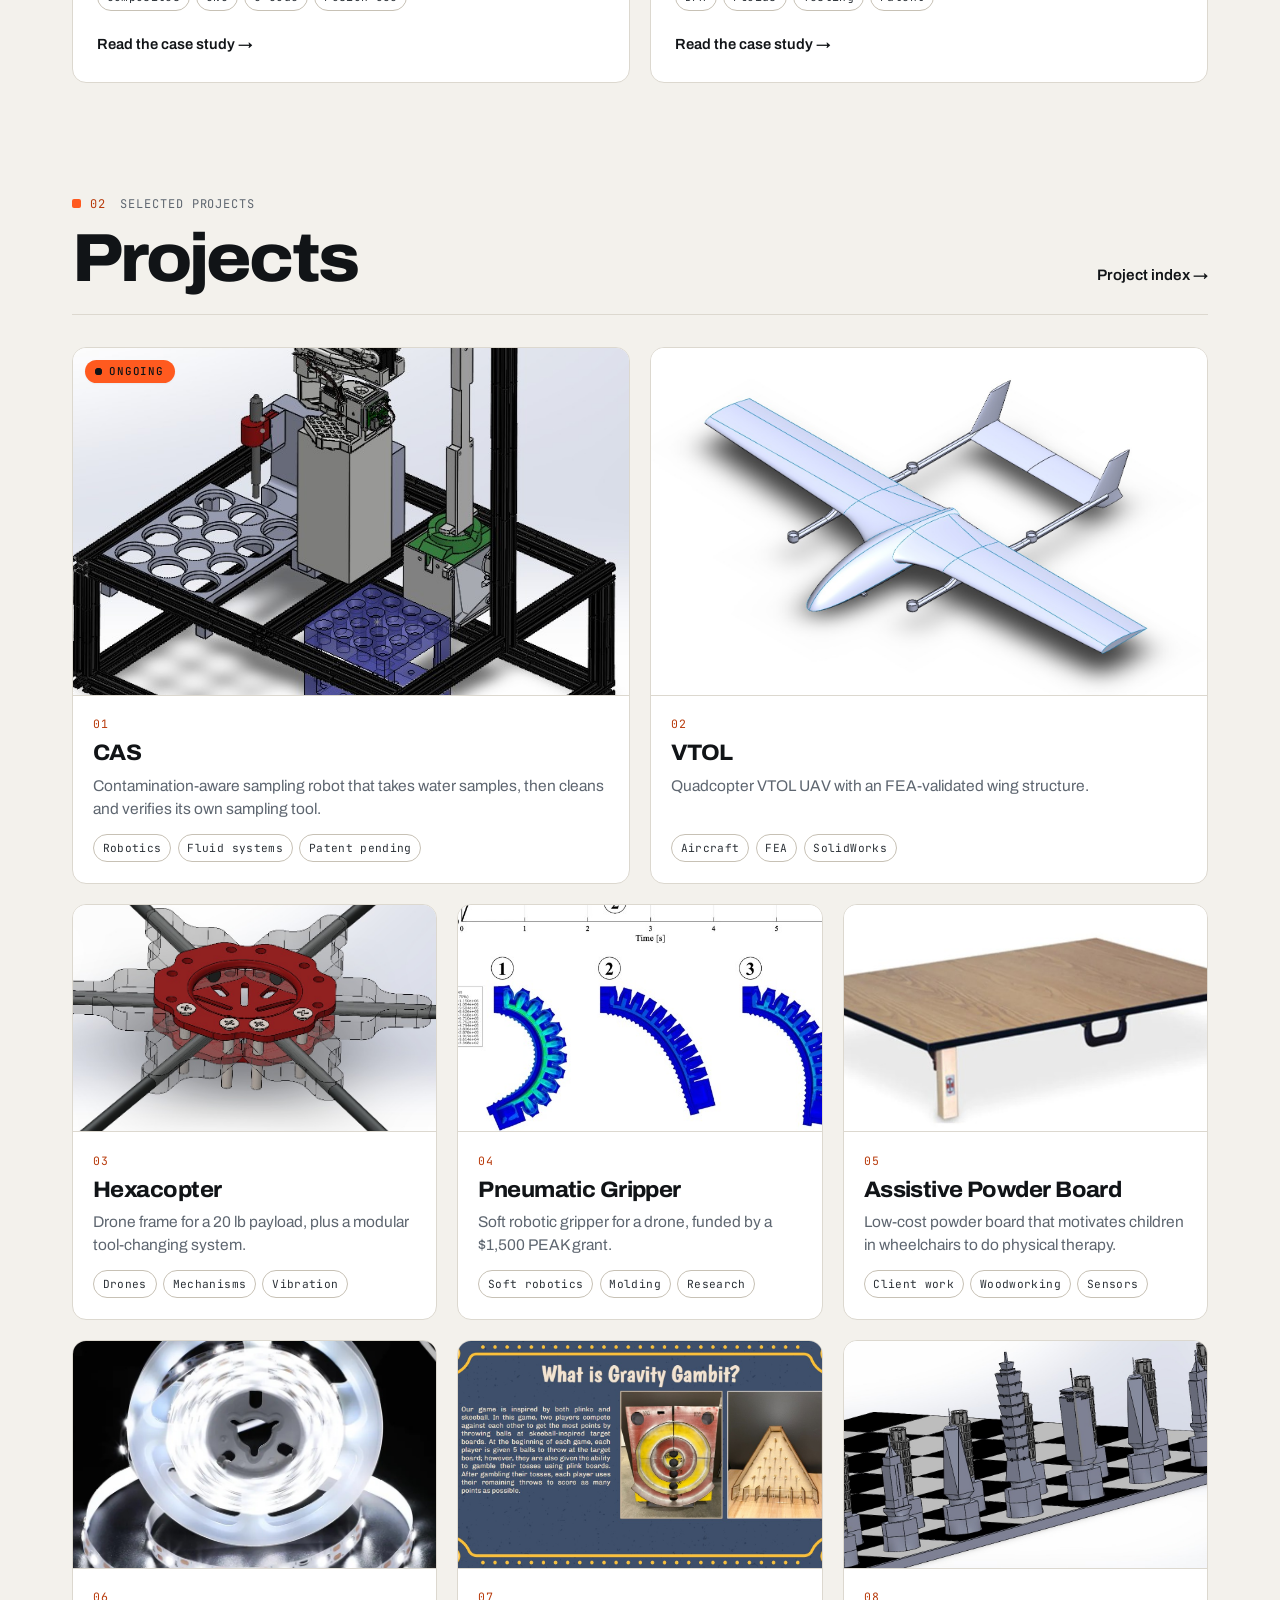
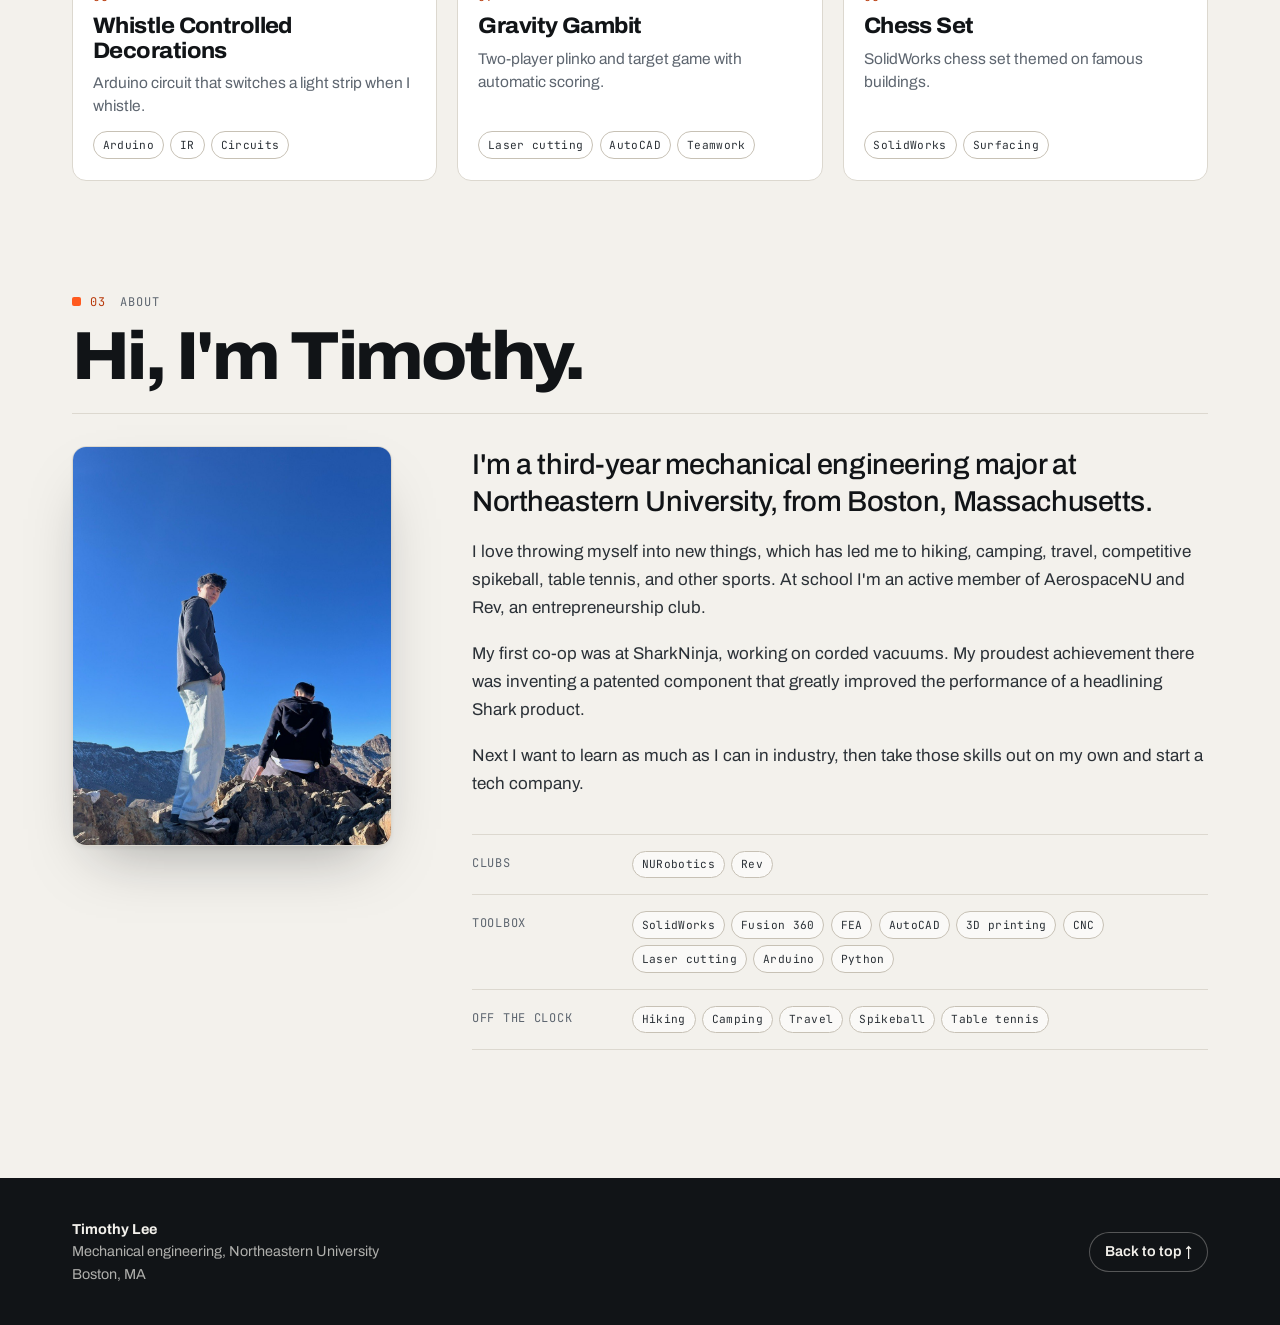
==== commit 2d412b1d: "Shorten home page description Co-Authored-By: Claude Opus 5.5 <noreply@anthropic.com>" ====
--- a/index.html
+++ b/index.html
@@ -26,7 +26,7 @@
   <div class="hero-text">
     <p class="kicker"><span>Mechanical engineering</span><span>Northeastern University</span></p>
     <h1>Timothy<br>Lee<span class="dot" aria-hidden="true">.</span></h1>
-    <p class="hero-sub">I design and build drones, soft robotic grippers, and consumer products, plus the molds and machines that make them, from CAD and simulation to the shop floor.</p>
+    <p class="hero-sub">Drones, soft robotics, consumer products, CNC, and more. Design to fabrication.</p>
     <p class="cta"><a class="btn" href="#work">See my work <span aria-hidden="true">↓</span></a><a class="btn ghost" href="#about">About me</a></p>
   </div>
   <div class="hero-art"><figure class="hf hf1"><img src="images/vtol-hero.jpg" alt="VTOL airframe" data-thumb><figcaption><span>Fig. 01</span>VTOL airframe</figcaption></figure><figure class="hf hf2"><img src="images/hexa-hero.jpg" alt="Hexacopter frame" data-thumb><figcaption><span>Fig. 02</span>Hexacopter frame</figcaption></figure><figure class="hf hf3"><img src="images/gripper-hero.jpg" alt="Soft gripper" data-thumb><figcaption><span>Fig. 03</span>Soft gripper</figcaption></figure></div>
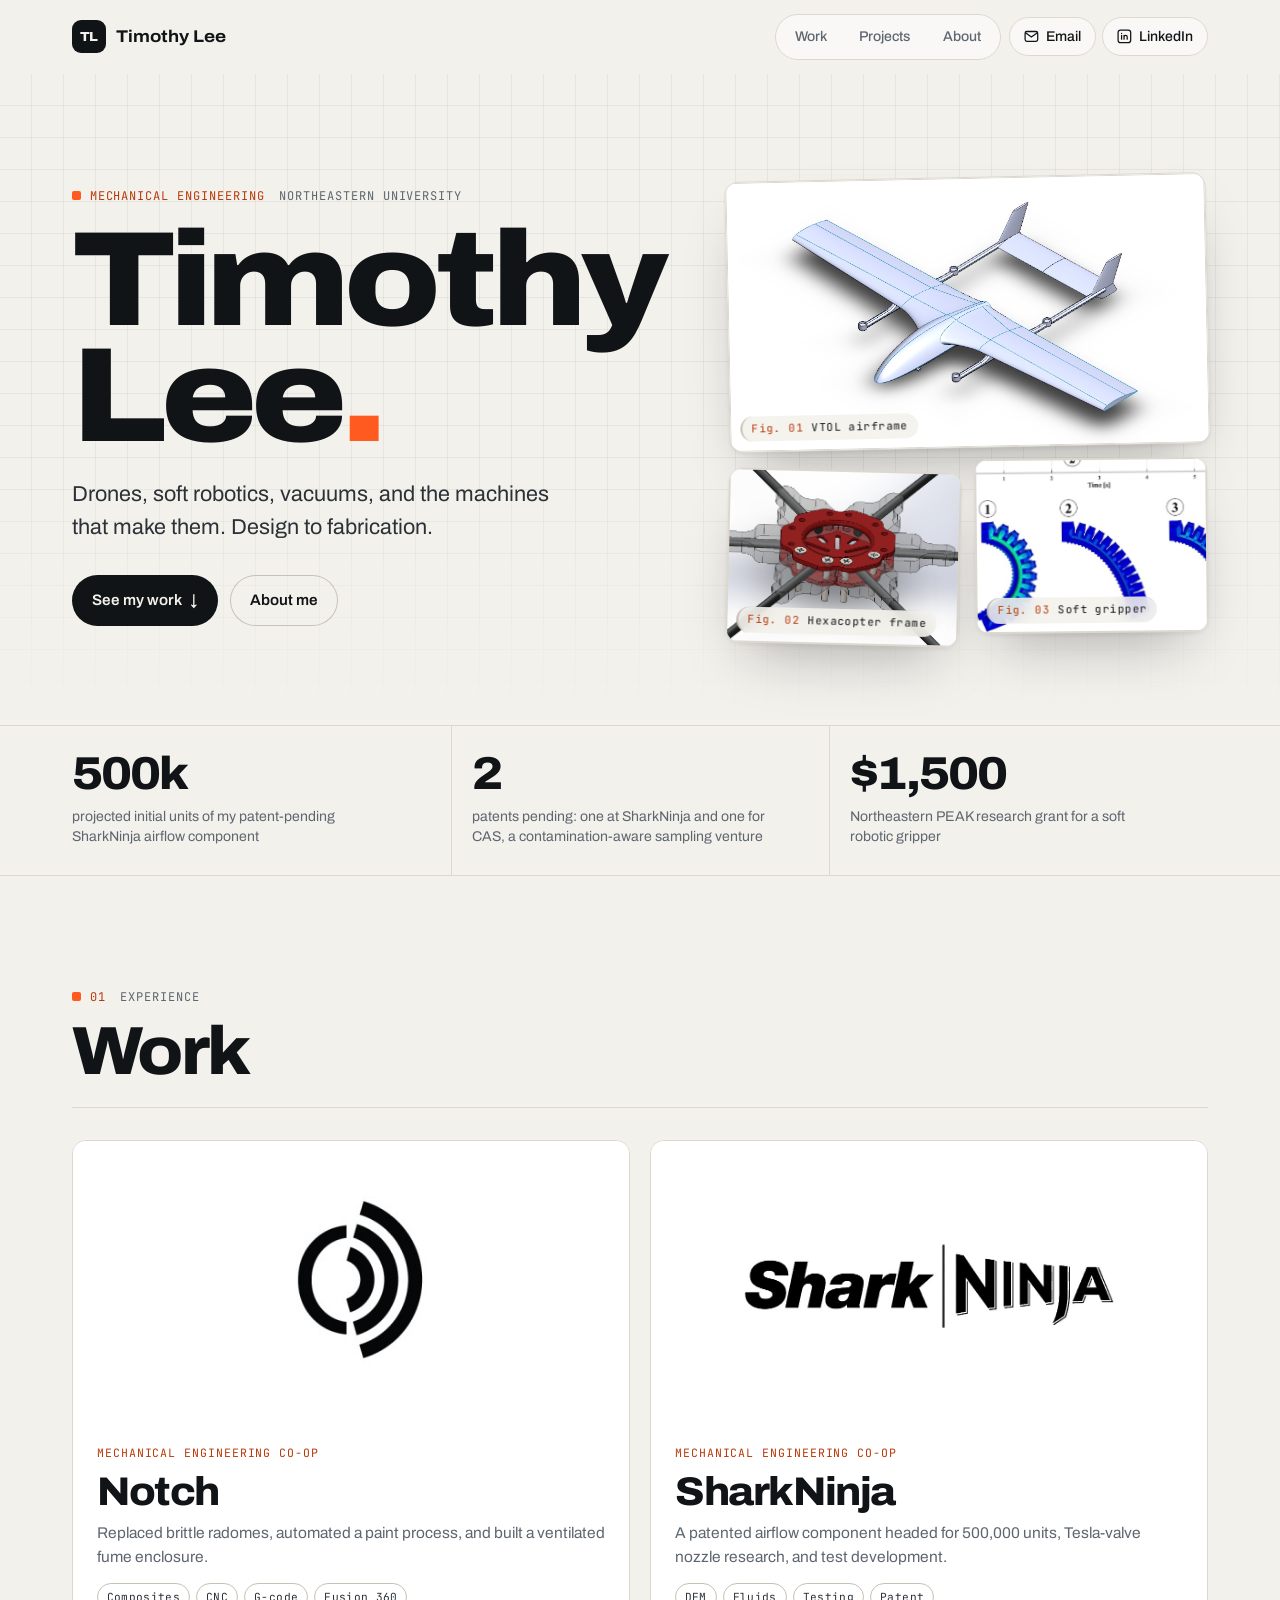
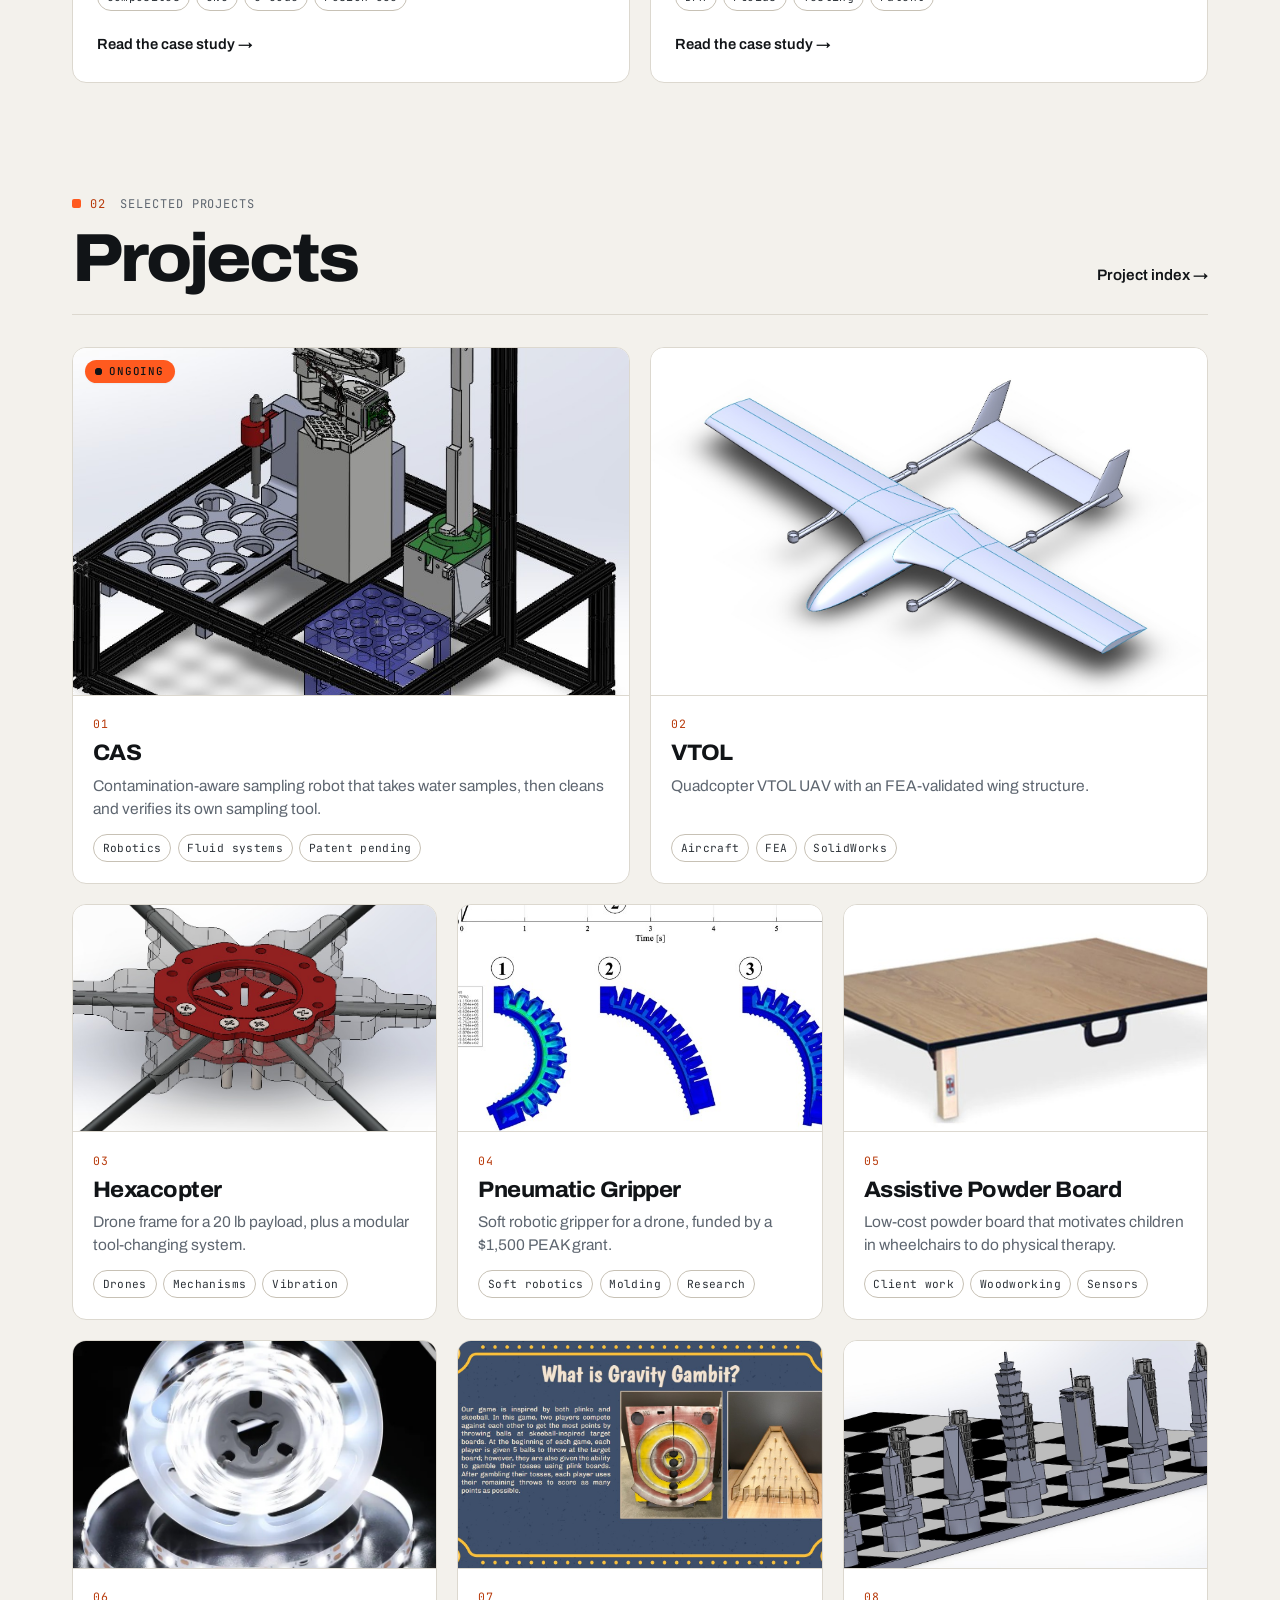
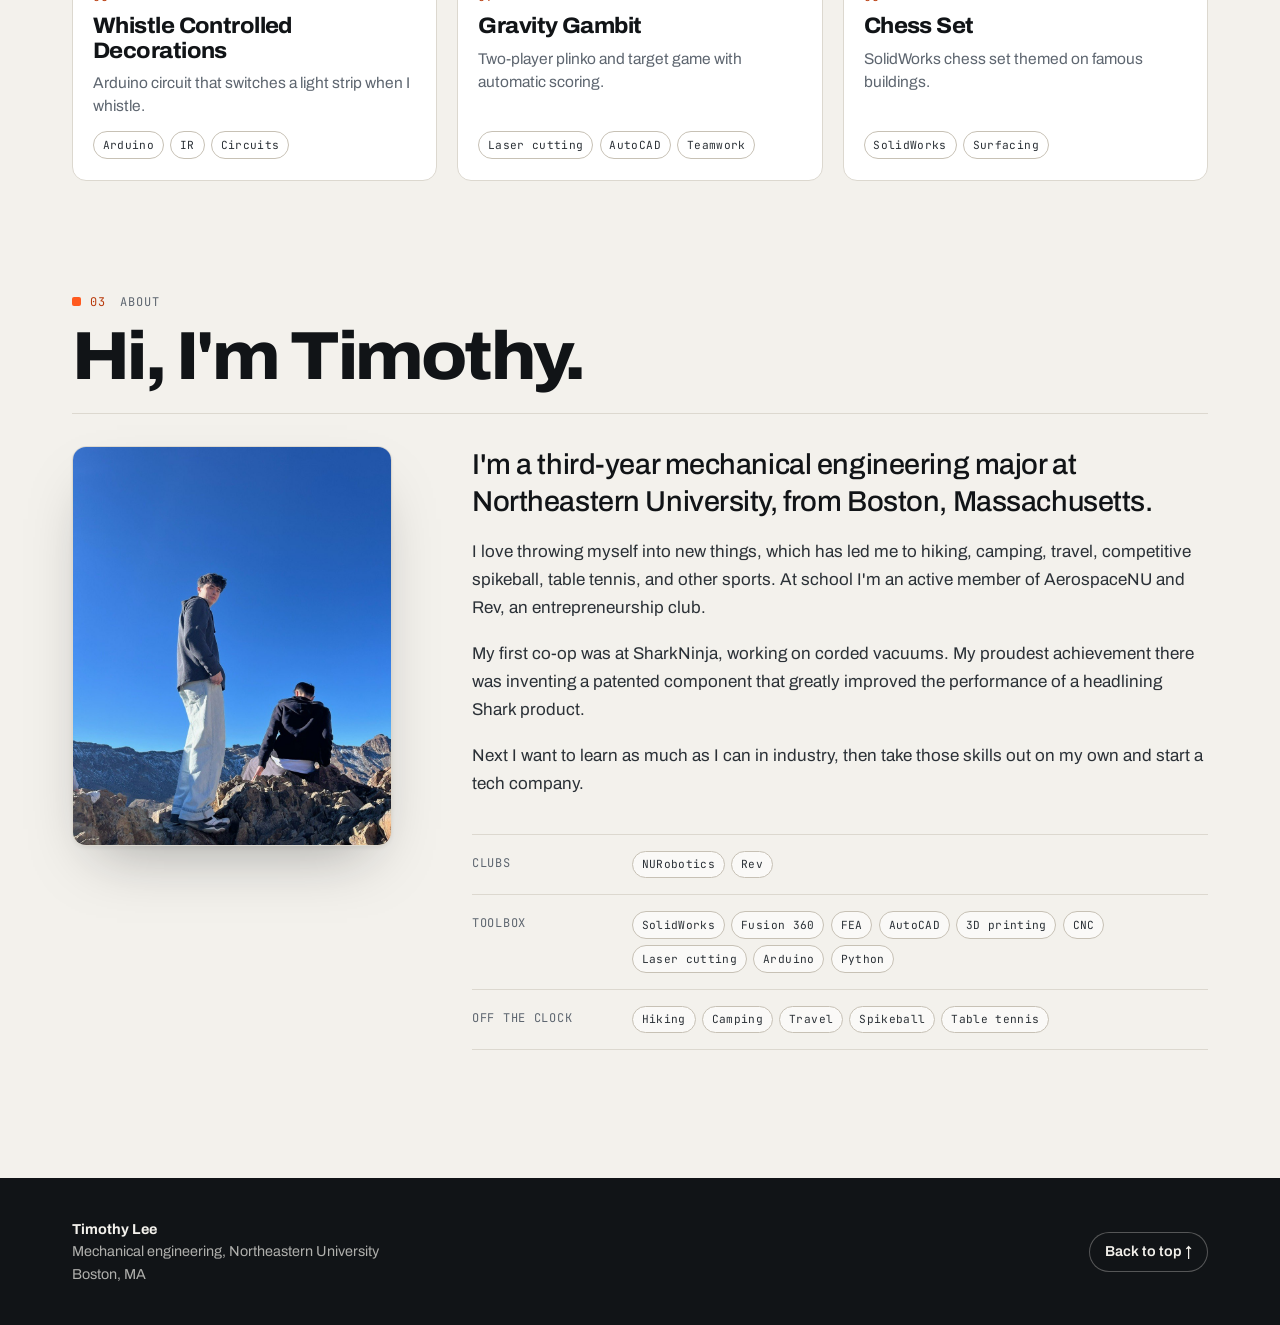
==== commit 0f9138a8: "Update home page description Co-Authored-By: Claude Opus 5.5 <noreply@anthropic.com>" ====
--- a/index.html
+++ b/index.html
@@ -26,7 +26,7 @@
   <div class="hero-text">
     <p class="kicker"><span>Mechanical engineering</span><span>Northeastern University</span></p>
     <h1>Timothy<br>Lee<span class="dot" aria-hidden="true">.</span></h1>
-    <p class="hero-sub">Drones, soft robotics, consumer products, CNC, and more. Design to fabrication.</p>
+    <p class="hero-sub">Drones, soft robotics, vacuums, and the machines that make them. Design to fabrication.</p>
     <p class="cta"><a class="btn" href="#work">See my work <span aria-hidden="true">↓</span></a><a class="btn ghost" href="#about">About me</a></p>
   </div>
   <div class="hero-art"><figure class="hf hf1"><img src="images/vtol-hero.jpg" alt="VTOL airframe" data-thumb><figcaption><span>Fig. 01</span>VTOL airframe</figcaption></figure><figure class="hf hf2"><img src="images/hexa-hero.jpg" alt="Hexacopter frame" data-thumb><figcaption><span>Fig. 02</span>Hexacopter frame</figcaption></figure><figure class="hf hf3"><img src="images/gripper-hero.jpg" alt="Soft gripper" data-thumb><figcaption><span>Fig. 03</span>Soft gripper</figcaption></figure></div>
